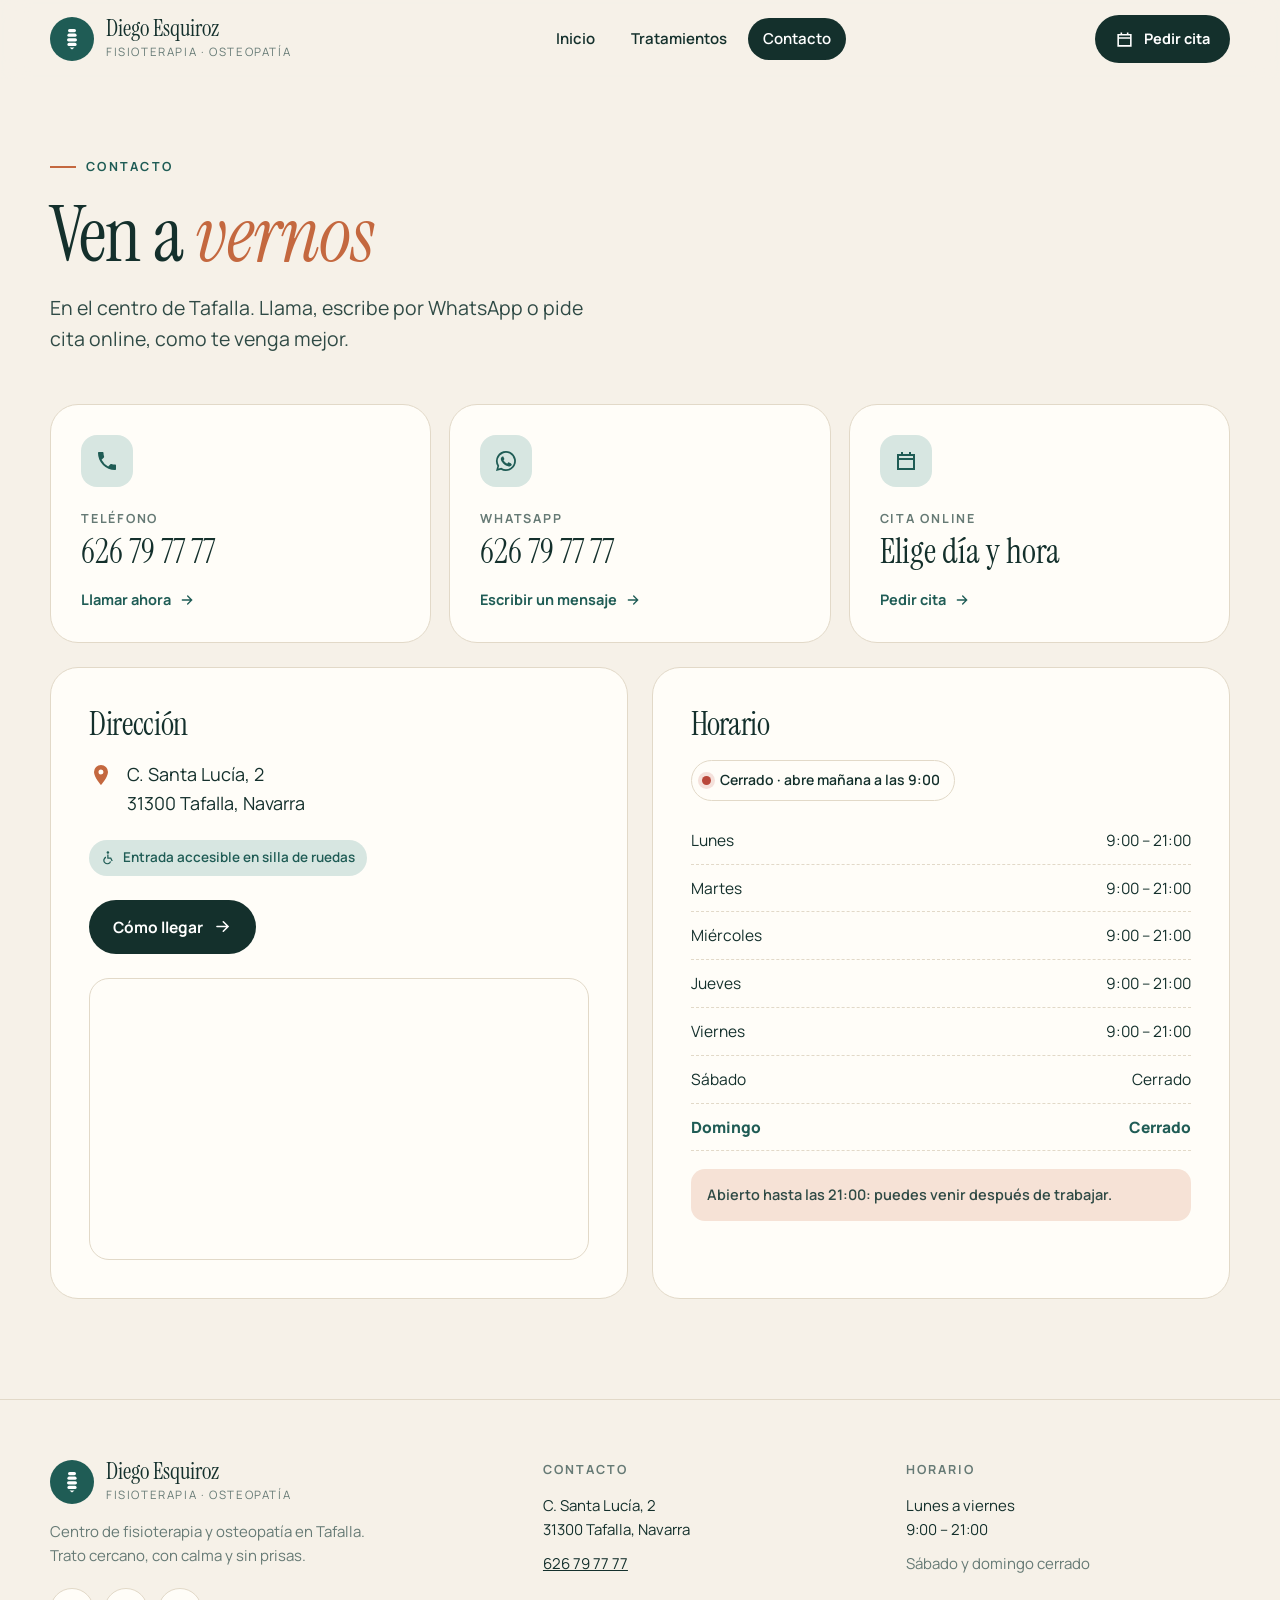
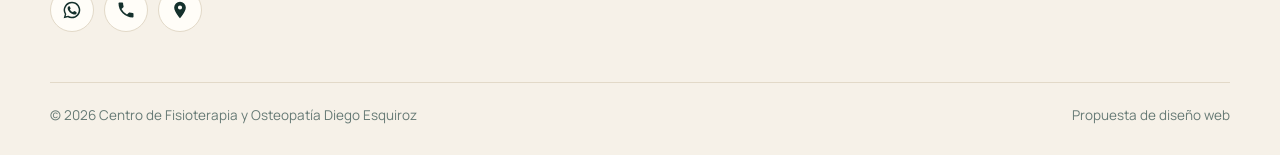
==== contacto.html @ c984b625 "Páginas separadas: inicio, tratamientos, contacto; reseñas de Google pequeñas en inicio Co-Authored-" ====
<!doctype html><html lang="es"><head><meta charset="utf-8"><meta name="viewport" content="width=device-width,initial-scale=1">
<title>Contacto · Fisioterapia Diego Esquiroz, Tafalla</title><meta name="description" content="Teléfono, WhatsApp, dirección y horario del centro de fisioterapia y osteopatía Diego Esquiroz en Tafalla.">
<meta property="og:type" content="website"><meta property="og:locale" content="es_ES"><meta property="og:title" content="Contacto · Fisioterapia Diego Esquiroz, Tafalla"><meta property="og:description" content="Teléfono, WhatsApp, dirección y horario del centro de fisioterapia y osteopatía Diego Esquiroz en Tafalla."><meta name="theme-color" content="#14302c">
<script type="application/ld+json">{"@context": "https://schema.org", "@type": "Physiotherapy", "name": "Centro de Fisioterapia y Osteopatía Diego Esquiroz", "url": "https://miiguelcamus.github.io/fisio-esquiroz/", "telephone": "+34 626 79 77 77", "address": {"@type": "PostalAddress", "streetAddress": "C. Santa Lucía, 2", "postalCode": "31300", "addressLocality": "Tafalla", "addressRegion": "Navarra", "addressCountry": "ES"}, "geo": {"@type": "GeoCoordinates", "latitude": 42.5276876, "longitude": -1.6770875}, "hasMap": "https://www.google.com/maps/search/?api=1&query=Centro+de+Fisioterapia+y+Osteopatia+Diego+Esquiroz&query_place_id=ChIJyw93ah14Wg0RY7AECHz0mJ4", "openingHoursSpecification": [{"@type": "OpeningHoursSpecification", "dayOfWeek": ["Monday", "Tuesday", "Wednesday", "Thursday", "Friday"], "opens": "09:00", "closes": "21:00"}], "aggregateRating": {"@type": "AggregateRating", "ratingValue": "4.7", "reviewCount": "23"}}</script>
<link rel="preconnect" href="https://fonts.googleapis.com"><link rel="preconnect" href="https://fonts.gstatic.com" crossorigin>
<link href="https://fonts.googleapis.com/css2?family=Instrument+Serif:ital@0;1&family=Manrope:wght@400;500;600;700;800&display=swap" rel="stylesheet">
<link rel="stylesheet" href="styles.css?v=1794505972">
<link rel="icon" href="data:image/svg+xml,%3Csvg xmlns='http://www.w3.org/2000/svg' viewBox='0 0 24 24'%3E%3Ccircle cx='12' cy='12' r='12' fill='%231f5c55'/%3E%3Cg fill='%23fff'%3E%3Crect x='9' y='4' width='6' height='2.6' rx='1.3'/%3E%3Crect x='8.5' y='8' width='7' height='2.6' rx='1.3'/%3E%3Crect x='8.2' y='12' width='7.6' height='2.6' rx='1.3'/%3E%3Crect x='8.5' y='16' width='7' height='2.6' rx='1.3'/%3E%3C/g%3E%3C/svg%3E">
</head><body>
<header class="top"><div class="wrap tin">
<a class="logo" href="index.html?v=1794505972" aria-label="Fisioterapia Diego Esquiroz, inicio"><span class="lm"><svg viewBox="0 0 24 24" aria-hidden="true"><g fill="currentColor"><rect x="8" y="2" width="8" height="3.2" rx="1.6"/><rect x="7.4" y="6.6" width="9.2" height="3.2" rx="1.6"/><rect x="7" y="11.2" width="10" height="3.2" rx="1.6"/><rect x="7.4" y="15.8" width="9.2" height="3.2" rx="1.6"/><path d="M9.5 20.4h5l-2.5 2.2z"/></g></svg></span><span><b>Diego Esquiroz</b><small>Fisioterapia · Osteopatía</small></span></a>
<nav class="nav" aria-label="Principal"><a href="index.html?v=1794505972">Inicio</a><a href="tratamientos.html?v=1794505972">Tratamientos</a><a href="contacto.html?v=1794505972" aria-current=page>Contacto</a></nav>
<a class="btn pri hcta" href="reservar.html?v=1794505972"><svg viewBox="0 0 24 24" aria-hidden="true"><path fill="none" stroke="currentColor" stroke-width="2" d="M4 6h16v14H4zM4 10h16M8 3v4M16 3v4"/></svg>Pedir cita</a>
<button class="burger" aria-label="Abrir menú" aria-expanded="false" aria-controls="mm"><i></i><i></i></button>
</div></header>
<div class="mmenu" id="mm" aria-hidden="true"><a class="ml" href="index.html?v=1794505972">Inicio</a><a class="ml" href="tratamientos.html?v=1794505972">Tratamientos</a><a class="ml" href="contacto.html?v=1794505972">Contacto</a>
<a class="btn pri" href="reservar.html?v=1794505972"><svg viewBox="0 0 24 24" aria-hidden="true"><path fill="none" stroke="currentColor" stroke-width="2" d="M4 6h16v14H4zM4 10h16M8 3v4M16 3v4"/></svg>Pedir cita</a><a class="btn gh sw wa" href="https://wa.me/34626797777" target="_blank" rel="noopener"><svg viewBox="0 0 24 24" aria-hidden="true"><path fill="currentColor" d="M12 2a10 10 0 0 0-8.6 15.1L2 22l5-1.3A10 10 0 1 0 12 2zm0 18.2c-1.5 0-3-.4-4.3-1.2l-.3-.2-3 .8.8-2.9-.2-.3A8.2 8.2 0 1 1 12 20.2zm4.5-6.1c-.2-.1-1.5-.7-1.7-.8-.2-.1-.4-.1-.6.1l-.8 1c-.1.2-.3.2-.5.1a6.7 6.7 0 0 1-3.3-2.9c-.3-.4.2-.4.7-1.4.1-.2 0-.3 0-.4l-.8-1.8c-.2-.5-.4-.4-.6-.4h-.5a1 1 0 0 0-.7.3c-.2.3-.9.9-.9 2.2s1 2.6 1.1 2.7c.1.2 1.9 2.9 4.6 4 1.7.7 2.4.8 3.2.7.5-.1 1.5-.6 1.8-1.2.2-.6.2-1.1.1-1.2l-.5-.3z"/></svg>WhatsApp</a></div>
<main><section class="ph"><div class="wrap"><p class="kick">Contacto</p><h1 style="font-size:clamp(44px,6vw,80px)">Ven a <i>vernos</i></h1><p class="lead" style="margin-top:16px">En el centro de Tafalla. Llama, escribe por WhatsApp o pide cita online, como te venga mejor.</p></div></section>
<section style="padding:20px 0 100px"><div class="wrap">
 <div class="cg">
  <a class="cc rv" href="tel:+34626797777"><span class="ci2"><svg viewBox="0 0 24 24" aria-hidden="true"><path fill="currentColor" d="M6.6 10.8a15.1 15.1 0 0 0 6.6 6.6l2.2-2.2c.3-.3.7-.4 1-.2 1.1.4 2.3.6 3.6.6.6 0 1 .4 1 1V20c0 .6-.4 1-1 1A17 17 0 0 1 3 4c0-.6.4-1 1-1h3.5c.6 0 1 .4 1 1 0 1.3.2 2.5.6 3.6.1.3 0 .7-.2 1l-2.3 2.2z"/></svg></span><small>Teléfono</small><b>626 79 77 77</b><em>Llamar ahora <svg viewBox="0 0 24 24" aria-hidden="true"><path fill="none" stroke="currentColor" stroke-width="2" stroke-linecap="round" d="M5 12h14M13 6l6 6-6 6"/></svg></em></a>
  <a class="cc rv wa" href="https://wa.me/34626797777" target="_blank" rel="noopener"><span class="ci2"><svg viewBox="0 0 24 24" aria-hidden="true"><path fill="currentColor" d="M12 2a10 10 0 0 0-8.6 15.1L2 22l5-1.3A10 10 0 1 0 12 2zm0 18.2c-1.5 0-3-.4-4.3-1.2l-.3-.2-3 .8.8-2.9-.2-.3A8.2 8.2 0 1 1 12 20.2zm4.5-6.1c-.2-.1-1.5-.7-1.7-.8-.2-.1-.4-.1-.6.1l-.8 1c-.1.2-.3.2-.5.1a6.7 6.7 0 0 1-3.3-2.9c-.3-.4.2-.4.7-1.4.1-.2 0-.3 0-.4l-.8-1.8c-.2-.5-.4-.4-.6-.4h-.5a1 1 0 0 0-.7.3c-.2.3-.9.9-.9 2.2s1 2.6 1.1 2.7c.1.2 1.9 2.9 4.6 4 1.7.7 2.4.8 3.2.7.5-.1 1.5-.6 1.8-1.2.2-.6.2-1.1.1-1.2l-.5-.3z"/></svg></span><small>WhatsApp</small><b>626 79 77 77</b><em>Escribir un mensaje <svg viewBox="0 0 24 24" aria-hidden="true"><path fill="none" stroke="currentColor" stroke-width="2" stroke-linecap="round" d="M5 12h14M13 6l6 6-6 6"/></svg></em></a>
  <a class="cc rv" href="reservar.html?v=1794505972"><span class="ci2"><svg viewBox="0 0 24 24" aria-hidden="true"><path fill="none" stroke="currentColor" stroke-width="2" d="M4 6h16v14H4zM4 10h16M8 3v4M16 3v4"/></svg></span><small>Cita online</small><b>Elige día y hora</b><em>Pedir cita <svg viewBox="0 0 24 24" aria-hidden="true"><path fill="none" stroke="currentColor" stroke-width="2" stroke-linecap="round" d="M5 12h14M13 6l6 6-6 6"/></svg></em></a>
 </div>
 <div class="vg" style="margin-top:24px">
  <div class="vc rv"><h3>Dirección</h3><p class="addr"><svg viewBox="0 0 24 24" aria-hidden="true"><path fill="currentColor" d="M12 2a7 7 0 0 0-7 7c0 5.2 7 13 7 13s7-7.8 7-13a7 7 0 0 0-7-7zm0 9.5A2.5 2.5 0 1 1 12 6.5a2.5 2.5 0 0 1 0 5z"/></svg><span>C. Santa Lucía, 2<br>31300 Tafalla, Navarra</span></p>
   <div class="chips"><span class="chip"><svg viewBox="0 0 24 24" aria-hidden="true"><g fill="currentColor"><circle cx="11" cy="4" r="2"/><path d="M10 7h2v5h4.2l2.6 5.2-1.8.9-2-4.1H10z"/><path d="M8 10.3v2.3a4.5 4.5 0 1 0 6.4 5.3l1.8.9A6.5 6.5 0 1 1 8 10.3z"/></g></svg>Entrada accesible en silla de ruedas</span></div>
   <div class="hb" style="margin-top:0"><a class="btn pri" href="https://www.google.com/maps/search/?api=1&query=Centro+de+Fisioterapia+y+Osteopatia+Diego+Esquiroz&query_place_id=ChIJyw93ah14Wg0RY7AECHz0mJ4" target="_blank" rel="noopener">Cómo llegar <svg viewBox="0 0 24 24" aria-hidden="true"><path fill="none" stroke="currentColor" stroke-width="2" stroke-linecap="round" d="M5 12h14M13 6l6 6-6 6"/></svg></a></div>
   <div class="map"><iframe title="Mapa del centro en Tafalla" loading="lazy" src="https://www.google.com/maps?q=C.+Santa+Luc%C3%ADa+2,+31300+Tafalla&output=embed"></iframe></div></div>
  <div class="vc rv"><h3>Horario</h3><p class="badge" data-open style="margin-bottom:16px"><span class="dot"></span><span>Lunes a viernes · 9:00 – 21:00</span></p>
   <ul class="hours"><li data-d="1"><span>Lunes</span><span>9:00 – 21:00</span></li><li data-d="2"><span>Martes</span><span>9:00 – 21:00</span></li><li data-d="3"><span>Miércoles</span><span>9:00 – 21:00</span></li><li data-d="4"><span>Jueves</span><span>9:00 – 21:00</span></li><li data-d="5"><span>Viernes</span><span>9:00 – 21:00</span></li><li data-d="6"><span>Sábado</span><span>Cerrado</span></li><li data-d="0"><span>Domingo</span><span>Cerrado</span></li></ul>
   <p class="hint2">Abierto hasta las 21:00: puedes venir después de trabajar.</p></div>
 </div>
</div></section>
</main>
<footer class="ft"><div class="wrap fg">
<div><a class="logo" href="index.html?v=1794505972"><span class="lm"><svg viewBox="0 0 24 24" aria-hidden="true"><g fill="currentColor"><rect x="8" y="2" width="8" height="3.2" rx="1.6"/><rect x="7.4" y="6.6" width="9.2" height="3.2" rx="1.6"/><rect x="7" y="11.2" width="10" height="3.2" rx="1.6"/><rect x="7.4" y="15.8" width="9.2" height="3.2" rx="1.6"/><path d="M9.5 20.4h5l-2.5 2.2z"/></g></svg></span><span><b>Diego Esquiroz</b><small>Fisioterapia · Osteopatía</small></span></a>
<p class="fd">Centro de fisioterapia y osteopatía en Tafalla. Trato cercano, con calma y sin prisas.</p>
<div class="soc"><a class="sw wa" href="https://wa.me/34626797777" target="_blank" rel="noopener" aria-label="WhatsApp"><svg viewBox="0 0 24 24" aria-hidden="true"><path fill="currentColor" d="M12 2a10 10 0 0 0-8.6 15.1L2 22l5-1.3A10 10 0 1 0 12 2zm0 18.2c-1.5 0-3-.4-4.3-1.2l-.3-.2-3 .8.8-2.9-.2-.3A8.2 8.2 0 1 1 12 20.2zm4.5-6.1c-.2-.1-1.5-.7-1.7-.8-.2-.1-.4-.1-.6.1l-.8 1c-.1.2-.3.2-.5.1a6.7 6.7 0 0 1-3.3-2.9c-.3-.4.2-.4.7-1.4.1-.2 0-.3 0-.4l-.8-1.8c-.2-.5-.4-.4-.6-.4h-.5a1 1 0 0 0-.7.3c-.2.3-.9.9-.9 2.2s1 2.6 1.1 2.7c.1.2 1.9 2.9 4.6 4 1.7.7 2.4.8 3.2.7.5-.1 1.5-.6 1.8-1.2.2-.6.2-1.1.1-1.2l-.5-.3z"/></svg></a><a class="sw tl" href="tel:+34626797777" aria-label="Llamar"><svg viewBox="0 0 24 24" aria-hidden="true"><path fill="currentColor" d="M6.6 10.8a15.1 15.1 0 0 0 6.6 6.6l2.2-2.2c.3-.3.7-.4 1-.2 1.1.4 2.3.6 3.6.6.6 0 1 .4 1 1V20c0 .6-.4 1-1 1A17 17 0 0 1 3 4c0-.6.4-1 1-1h3.5c.6 0 1 .4 1 1 0 1.3.2 2.5.6 3.6.1.3 0 .7-.2 1l-2.3 2.2z"/></svg></a><a class="sw mp" href="https://www.google.com/maps/search/?api=1&query=Centro+de+Fisioterapia+y+Osteopatia+Diego+Esquiroz&query_place_id=ChIJyw93ah14Wg0RY7AECHz0mJ4" target="_blank" rel="noopener" aria-label="Google Maps"><svg viewBox="0 0 24 24" aria-hidden="true"><path fill="currentColor" d="M12 2a7 7 0 0 0-7 7c0 5.2 7 13 7 13s7-7.8 7-13a7 7 0 0 0-7-7zm0 9.5A2.5 2.5 0 1 1 12 6.5a2.5 2.5 0 0 1 0 5z"/></svg></a></div></div>
<div><h4>Contacto</h4><p>C. Santa Lucía, 2<br>31300 Tafalla, Navarra</p><p style="margin-top:10px"><a href="tel:+34626797777">626 79 77 77</a></p></div>
<div><h4>Horario</h4><p>Lunes a viernes<br>9:00 – 21:00</p><p style="margin-top:10px;color:var(--mut)">Sábado y domingo cerrado</p></div>
</div><div class="wrap fb"><span>© 2026 Centro de Fisioterapia y Osteopatía Diego Esquiroz</span><span>Propuesta de diseño web</span></div></footer>
<script>window.DE_HOURS=[["9:00", "21:00"], ["9:00", "21:00"], ["9:00", "21:00"], ["9:00", "21:00"], ["9:00", "21:00"], null, null];window.DE_WA="https://wa.me/34626797777";</script>
<script src="app.js?v=1794505972"></script></body></html>
---- styles.css ----
:root{--ink:#14302c;--ink2:#2f4a45;--mut:#667a75;--bg:#f6f1e8;--bg2:#ece5d7;--card:#fffdf8;--line:#e2d9c8;--teal:#1f5c55;--teal2:#d7e6e1;--clay:#c4683f;--clay2:#f6e2d6;--wa:#25d366;--r:22px;--ease:cubic-bezier(.2,.7,.2,1)}
*{box-sizing:border-box;margin:0;padding:0}
html{scroll-behavior:smooth}
body{font-family:"Manrope",system-ui,sans-serif;color:var(--ink);background:var(--bg);line-height:1.6;font-size:16.5px;-webkit-font-smoothing:antialiased;overflow-x:hidden}
img,svg{display:block;max-width:100%}
a{color:inherit}
h1,h2,h3,.serif{font-family:"Instrument Serif",Georgia,serif;font-weight:400;letter-spacing:-.01em;line-height:1.05}
h1{font-size:clamp(46px,7.2vw,96px)}
h2{font-size:clamp(36px,4.8vw,62px)}
h3{font-size:27px;line-height:1.15}
h1 i,h2 i{color:var(--clay)}
.wrap{width:min(1180px,100% - 40px);margin-inline:auto}
.kick{display:inline-flex;align-items:center;gap:10px;font-size:12.5px;font-weight:700;letter-spacing:.18em;text-transform:uppercase;color:var(--teal);margin-bottom:18px}
.kick::before{content:"";width:26px;height:2px;background:var(--clay)}
.lead{font-size:clamp(17px,1.6vw,19.5px);color:var(--ink2);max-width:560px}
.btn{display:inline-flex;align-items:center;gap:10px;padding:15px 24px;border-radius:99px;font-weight:700;font-size:15.5px;text-decoration:none;border:0;cursor:pointer;font-family:inherit;transition:transform .25s var(--ease),background .25s,color .25s,box-shadow .25s}
.btn svg{width:19px;height:19px}
.btn:active{transform:scale(.97)}
.pri{background:var(--ink);color:#fff}
.pri:hover{background:var(--teal);transform:translateY(-2px)}
.gh{background:transparent;color:var(--ink);box-shadow:inset 0 0 0 1.5px var(--ink)}
.gh:hover{background:var(--ink);color:#fff}
.sw.wa:hover{background:var(--wa)!important;color:#fff!important;box-shadow:none}
.sw.tl:hover{background:var(--teal)!important;color:#fff!important;box-shadow:none}
.sw.mp:hover{background:#ea4335!important;color:#fff!important;box-shadow:none}
:focus-visible{outline:2px solid var(--clay);outline-offset:3px}

/* header */
.top{position:sticky;top:0;z-index:50;background:rgba(246,241,232,.82);backdrop-filter:blur(14px);border-bottom:1px solid transparent;transition:border-color .3s}
.top.sc{border-color:var(--line)}
.tin{display:flex;align-items:center;justify-content:space-between;gap:20px;height:78px}
.logo{display:flex;align-items:center;gap:12px;text-decoration:none}
.lm{width:44px;height:44px;border-radius:50%;background:var(--teal);color:#fff;display:grid;place-items:center;flex:none}
.lm svg{width:24px;height:24px}
.logo b{display:block;font-family:"Instrument Serif",serif;font-weight:400;font-size:23px;line-height:1}
.logo small{display:block;font-size:11.5px;letter-spacing:.14em;text-transform:uppercase;color:var(--mut);margin-top:3px}
.nav{display:flex;gap:6px}
.nav a{text-decoration:none;font-weight:600;font-size:15px;padding:9px 15px;border-radius:99px;transition:background .2s}
.nav a:hover{background:var(--bg2)}
.hcta{padding:12px 20px;font-size:14.5px}
.burger{display:none;width:46px;height:46px;border-radius:50%;border:0;background:var(--ink);cursor:pointer;position:relative}
.burger i{position:absolute;left:14px;right:14px;height:2px;background:#fff;transition:transform .3s var(--ease)}
.burger i:first-child{top:19px}.burger i:last-child{top:26px}
.burger[aria-expanded=true] i:first-child{transform:translateY(3.5px) rotate(45deg)}
.burger[aria-expanded=true] i:last-child{transform:translateY(-3.5px) rotate(-45deg)}
.mmenu{position:fixed;inset:78px 0 0;z-index:49;background:var(--bg);padding:30px 20px;display:flex;flex-direction:column;gap:8px;opacity:0;visibility:hidden;transform:translateY(-10px);transition:.3s var(--ease)}
.mmenu.on{opacity:1;visibility:visible;transform:none}
.mmenu a.ml{font-family:"Instrument Serif",serif;font-size:40px;text-decoration:none;padding:6px 0;border-bottom:1px solid var(--line)}
.mmenu .btn{margin-top:18px;justify-content:center}

/* hero */
.hero{padding:70px 0 60px;position:relative}
.hg{display:grid;grid-template-columns:1.15fr .85fr;gap:50px;align-items:center}
.badge{display:inline-flex;align-items:center;gap:9px;padding:8px 14px 8px 10px;border-radius:99px;background:var(--card);border:1px solid var(--line);font-size:14px;font-weight:600;margin-bottom:26px}
.badge .dot{width:9px;height:9px;border-radius:50%;background:#2fa36b;box-shadow:0 0 0 4px rgba(47,163,107,.18)}
.badge.cl .dot{background:#b9473a;box-shadow:0 0 0 4px rgba(185,71,58,.15)}
.hero h1{margin-bottom:26px}
.hero h1 span{display:block}
.hb{display:flex;flex-wrap:wrap;gap:12px;margin-top:34px}
.proof{display:flex;align-items:center;gap:16px;margin-top:38px;padding-top:26px;border-top:1px solid var(--line);max-width:520px}
.proof b{font-family:"Instrument Serif",serif;font-weight:400;font-size:48px;line-height:1}
.proof .st{display:flex;gap:2px;color:#e0a100}
.proof .st svg{width:16px;height:16px}
.proof small{display:block;color:var(--mut);font-size:14px}
.hv{position:relative;aspect-ratio:4/5;border-radius:220px 220px 28px 28px;background:var(--teal);overflow:hidden;isolation:isolate}
.hv::before{content:"";position:absolute;inset:0;background:radial-gradient(circle at 70% 18%,rgba(255,255,255,.18),transparent 45%),radial-gradient(circle at 20% 90%,rgba(196,104,63,.55),transparent 55%);z-index:-1}
.spine{position:absolute;left:50%;top:9%;bottom:9%;width:110px;transform:translateX(-50%);display:flex;flex-direction:column;justify-content:space-between;align-items:center}
.spine i{display:block;height:5.2%;border-radius:40%;background:#f6f1e8;opacity:.92;animation:vert 5s var(--ease) infinite;transform-origin:center}
.spine i:nth-child(odd){background:#e9dccb}
@keyframes vert{0%,100%{transform:translateX(0) rotate(0)}50%{transform:translateX(var(--x)) rotate(var(--r))}}
.hcard{position:absolute;left:18px;right:18px;bottom:18px;background:rgba(255,253,248,.95);backdrop-filter:blur(10px);border-radius:20px;padding:18px 20px;display:flex;gap:14px;align-items:flex-start}
.hcard q{font-family:"Instrument Serif",serif;font-size:21px;line-height:1.2;quotes:"“" "”"}
.hcard small{display:block;margin-top:6px;color:var(--mut);font-size:13px}
.hcard .qm{flex:none;width:36px;height:36px;border-radius:50%;background:var(--clay);color:#fff;display:grid;place-items:center;font:400 30px/1 "Instrument Serif",serif;padding-top:10px}
.htag{position:absolute;top:22px;right:22px;background:var(--clay);color:#fff;font-size:12px;font-weight:700;letter-spacing:.12em;text-transform:uppercase;padding:8px 13px;border-radius:99px}

/* strip */
.strip{background:var(--ink);color:#f6f1e8;padding:22px 0;overflow:hidden}
.stt{display:flex;gap:44px;width:max-content;animation:mq 34s linear infinite}
.stt span{font-family:"Instrument Serif",serif;font-size:28px;white-space:nowrap;display:flex;align-items:center;gap:44px}
.stt span::after{content:"";width:8px;height:8px;border-radius:50%;background:var(--clay)}
@keyframes mq{to{transform:translateX(-50%)}}

.sec{padding:110px 0}
.sec.alt{background:var(--bg2)}
.sh{max-width:700px;margin-bottom:54px}
.sh p{color:var(--mut);margin-top:16px;font-size:17.5px}

/* where it hurts */
.zones{display:grid;grid-template-columns:320px 1fr;gap:28px;align-items:stretch}
.zl{display:flex;flex-direction:column;gap:8px}
.zb{display:flex;align-items:center;justify-content:space-between;gap:12px;text-align:left;padding:17px 20px;border-radius:16px;border:1px solid var(--line);background:var(--card);font:600 16.5px "Manrope",sans-serif;color:var(--ink);cursor:pointer;transition:background .25s,color .25s,border-color .25s,transform .25s var(--ease)}
.zb:hover{border-color:var(--teal);transform:translateX(4px)}
.zb svg{width:18px;height:18px;opacity:.5;transition:transform .3s var(--ease)}
.zb.on{background:var(--teal);color:#fff;border-color:var(--teal)}
.zb.on svg{opacity:1;transform:translateX(3px)}
.zp{position:relative;background:var(--card);border:1px solid var(--line);border-radius:28px;padding:44px;display:flex;flex-direction:column;justify-content:space-between;min-height:400px;overflow:hidden}
.zp::after{content:"";position:absolute;right:-90px;top:-90px;width:260px;height:260px;border-radius:50%;background:var(--clay2)}
.zp>*{position:relative;z-index:1}
.zp .zt{font-size:13px;font-weight:700;letter-spacing:.16em;text-transform:uppercase;color:var(--clay)}
.zp h3{font-size:clamp(30px,3.4vw,44px);margin:12px 0 14px}
.zp p{color:var(--ink2);max-width:540px}
.zq{margin-top:30px;padding:22px 24px;border-radius:18px;background:var(--bg);border-left:3px solid var(--clay)}
.zq q{font-family:"Instrument Serif",serif;font-size:22px;line-height:1.25}
.zq small{display:block;margin-top:8px;color:var(--mut);font-size:13.5px}
.zp .btn{align-self:flex-start;margin-top:26px}
.zp.sw-in>*{animation:zin .45s var(--ease)}
@keyframes zin{from{opacity:0;transform:translateY(10px)}}

/* why */
.why{display:grid;grid-template-columns:repeat(4,1fr);gap:18px}
.wc{padding:30px 26px;border-radius:var(--r);background:var(--card);border:1px solid var(--line);transition:transform .35s var(--ease),box-shadow .35s}
.wc:hover{transform:translateY(-6px);box-shadow:0 28px 50px -34px rgba(20,48,44,.55)}
.wc .ic{width:48px;height:48px;border-radius:14px;background:var(--teal2);color:var(--teal);display:grid;place-items:center;margin-bottom:22px}
.wc .ic svg{width:24px;height:24px}
.wc h3{font-size:25px;margin-bottom:8px}
.wc p{color:var(--mut);font-size:15.5px}

/* reviews */
.rtop{display:flex;justify-content:space-between;align-items:end;gap:30px;flex-wrap:wrap;margin-bottom:46px}
.rbig{display:flex;align-items:center;gap:18px}
.rbig b{font-family:"Instrument Serif",serif;font-weight:400;font-size:84px;line-height:.9}
.rbig .st{display:flex;gap:3px;color:#e0a100}.rbig .st svg{width:20px;height:20px}
.rbig small{display:block;color:var(--mut);margin-top:4px}
.revs{columns:3 300px;column-gap:18px}
.rev{break-inside:avoid;margin:0 0 18px;padding:26px;border-radius:var(--r);background:var(--card);border:1px solid var(--line)}
.rev.d{background:var(--teal);color:#f6f1e8;border:0}
.rev blockquote{font-size:16px;margin:14px 0 16px}
.rev.d blockquote{font-family:"Instrument Serif",serif;font-size:24px;line-height:1.25}
.rev .st{display:flex;gap:2px;color:#e0a100}.rev .st svg{width:15px;height:15px}
.rev figcaption{display:flex;align-items:center;gap:10px;font-weight:700;font-size:14.5px}
.rev figcaption .av{width:34px;height:34px;border-radius:50%;background:var(--clay2);color:var(--clay);display:grid;place-items:center;font-size:14px}
.rev.d figcaption .av{background:rgba(255,255,255,.15);color:#fff}
.rev figcaption small{display:block;font-weight:500;color:var(--mut);font-size:12.5px}
.rev.d figcaption small{color:#b8cfc9}
.rl{display:flex;gap:12px;flex-wrap:wrap;margin-top:20px}

/* steps */
.steps{display:grid;grid-template-columns:repeat(3,1fr);gap:0;counter-reset:s;border-top:1px solid var(--ink)}
.steps li{list-style:none;padding:30px 30px 0 0;position:relative}
.steps li+li{padding-left:30px;border-left:1px solid var(--line)}
.steps b{font-family:"Instrument Serif",serif;font-weight:400;font-size:64px;color:var(--clay);line-height:1;display:block;margin-bottom:12px}
.steps h3{margin-bottom:8px}
.steps p{color:var(--mut)}

/* visit */
.vg{display:grid;grid-template-columns:1fr 1fr;gap:24px}
.vc{background:var(--card);border:1px solid var(--line);border-radius:28px;padding:38px}
.vc h3{font-size:32px;margin-bottom:18px}
.hours{list-style:none}
.hours li{display:flex;justify-content:space-between;padding:11px 0;border-bottom:1px dashed var(--line);font-size:15.5px}
.hours li.today{font-weight:800;color:var(--teal)}
.addr{display:flex;gap:14px;font-size:18px;margin-bottom:22px}
.addr svg{width:24px;height:24px;color:var(--clay);flex:none;margin-top:3px}
.vc .chips{display:flex;flex-wrap:wrap;gap:8px;margin:0 0 24px}
.chip{display:inline-flex;align-items:center;gap:7px;font-size:13.5px;font-weight:600;padding:7px 12px;border-radius:99px;background:var(--teal2);color:var(--teal)}
.chip svg{width:15px;height:15px}
.map{margin-top:24px;border-radius:20px;overflow:hidden;border:1px solid var(--line);aspect-ratio:16/9}
.map iframe{width:100%;height:100%;border:0;filter:grayscale(.3) sepia(.15)}

/* cta */
.cta{padding:0 0 110px}
.ci{background:var(--ink);color:#f6f1e8;border-radius:36px;padding:70px 60px;display:grid;grid-template-columns:1.3fr .7fr;gap:40px;align-items:center;position:relative;overflow:hidden}
.ci::after{content:"";position:absolute;right:-120px;bottom:-160px;width:420px;height:420px;border-radius:50%;border:60px solid rgba(196,104,63,.35)}
.ci h2{color:#fff}
.ci p{color:#b8cfc9;margin-top:14px;max-width:520px}
.cb{display:flex;flex-direction:column;gap:12px;position:relative;z-index:1}
.cb .btn{justify-content:center}
.ci .pri{background:var(--clay)}
.ci .pri:hover{background:#d4774d}
.ci .gh{color:#fff;box-shadow:inset 0 0 0 1.5px rgba(255,255,255,.5)}

/* footer */
.ft{border-top:1px solid var(--line);padding:60px 0 28px}
.fg{display:grid;grid-template-columns:1.4fr 1fr 1fr;gap:40px}
.ft h4{font-size:12.5px;letter-spacing:.16em;text-transform:uppercase;color:var(--mut);margin-bottom:14px}
.ft p,.ft a{font-size:15px}
.fd{color:var(--mut);margin:16px 0 20px;max-width:320px}
.soc{display:flex;gap:10px}
.soc a{width:44px;height:44px;border-radius:50%;display:grid;place-items:center;background:var(--card);border:1px solid var(--line);transition:background .25s,color .25s}
.soc svg{width:20px;height:20px}
.fb{display:flex;justify-content:space-between;gap:20px;flex-wrap:wrap;margin-top:50px;padding-top:22px;border-top:1px solid var(--line);font-size:13.5px;color:var(--mut)}

/* booking page */
.ph{padding:70px 0 30px}
.bk{display:grid;grid-template-columns:minmax(0,1.5fr) minmax(0,1fr);gap:28px;align-items:start}
.bs{background:var(--card);border:1px solid var(--line);border-radius:28px;padding:34px;margin-bottom:20px}
.bs h3{display:flex;align-items:center;gap:12px;margin-bottom:20px;font-size:28px}
.bs h3 b{width:34px;height:34px;border-radius:50%;background:var(--teal);color:#fff;display:grid;place-items:center;font:700 15px "Manrope"}
.opts{display:grid;grid-template-columns:repeat(auto-fill,minmax(148px,1fr));gap:10px}
.opt{padding:16px 18px;border-radius:16px;border:1.5px solid var(--line);background:var(--bg);text-align:left;font:600 15.5px "Manrope";color:var(--ink);cursor:pointer;transition:.2s}
.opt small{display:block;font-weight:500;color:var(--mut);font-size:13px;margin-top:3px}
.opt:hover{border-color:var(--teal)}
.opt.on{border-color:var(--teal);background:var(--teal2)}
.days{display:flex;gap:8px;overflow-x:auto;padding-bottom:6px;scrollbar-width:thin}
.days button{flex:none;width:70px;padding:12px 0;border-radius:16px;border:1.5px solid var(--line);background:var(--bg);cursor:pointer;font-family:inherit;color:var(--ink);transition:.2s}
.days button small{display:block;font-size:12px;color:var(--mut);text-transform:uppercase;letter-spacing:.06em}
.days button b{display:block;font:400 28px/1.1 "Instrument Serif",serif}
.days button:disabled{opacity:.35;cursor:not-allowed}
.days button.on{background:var(--ink);border-color:var(--ink);color:#fff}
.days button.on small{color:#b8cfc9}
.slots{display:grid;grid-template-columns:repeat(auto-fill,minmax(84px,1fr));gap:8px;margin-top:18px}
.slots button{padding:11px 0;border-radius:12px;border:1.5px solid var(--line);background:var(--bg);font:700 15px "Manrope";color:var(--ink);cursor:pointer;transition:.2s}
.slots button:hover{border-color:var(--teal)}
.slots button.on{background:var(--teal);border-color:var(--teal);color:#fff}
.slots .empty{grid-column:1/-1;color:var(--mut);font-size:15px}
.ff{display:grid;grid-template-columns:1fr 1fr;gap:14px}
.ff label{display:flex;flex-direction:column;gap:6px;font-weight:600;font-size:14px}
.ff label.full{grid-column:1/-1}
.ff input,.ff textarea{font:inherit;font-weight:500;padding:13px 15px;border-radius:14px;border:1.5px solid var(--line);background:var(--bg);color:var(--ink);min-width:0}
.ff input:focus,.ff textarea:focus{outline:0;border-color:var(--teal)}
.sum{position:sticky;top:100px;background:var(--ink);color:#f6f1e8;border-radius:28px;padding:32px}
.sum h3{font-size:30px;margin-bottom:18px;color:#fff}
.sum dl{display:grid;gap:12px;margin-bottom:24px}
.sum dt{font-size:12px;letter-spacing:.14em;text-transform:uppercase;color:#8fb0a9}
.sum dd{font-size:17px;font-weight:600}
.sum .btn{width:100%;justify-content:center;background:var(--wa);color:#fff}
.sum .btn:disabled{opacity:.4;cursor:not-allowed}
.sum p{font-size:13.5px;color:#a9c2bc;margin-top:14px}

.rv{opacity:0;transform:translateY(24px);transition:opacity .8s var(--ease),transform .8s var(--ease)}
.rv.in{opacity:1;transform:none}

@media(max-width:1000px){
.nav,.hcta{display:none}.burger{display:block}
.hg,.zones,.vg,.ci,.bk{grid-template-columns:1fr}
.hv{max-width:440px;width:100%;justify-self:center}
.why{grid-template-columns:1fr 1fr}
.zl{flex-direction:row;flex-wrap:wrap}.zb{flex:1 1 200px}
.sum{position:static}
}
@media(max-width:640px){
body{font-size:16px}
.wrap{width:calc(100% - 32px)}
.hero{padding:40px 0 40px}
.sec{padding:76px 0}
.why,.steps,.ff{grid-template-columns:1fr}
.steps li+li{padding-left:0;border-left:0;border-top:1px solid var(--line)}
.steps li{padding:24px 0}
.zp{padding:28px 22px;min-height:0}
.zb{flex:1 1 140px;padding:14px 16px;font-size:15px}
.ci{padding:44px 26px;border-radius:28px}
.vc,.bs{padding:26px 20px}
.fg{grid-template-columns:1fr}
.rbig b{font-size:66px}
.hcard q{font-size:18.5px}
.btn{padding:14px 20px}
}
@media(prefers-reduced-motion:reduce){*,*::before,*::after{animation:none!important;transition:none!important}.rv{opacity:1;transform:none}}
.bk>*{min-width:0}
/* v2 */
.hchip{position:absolute;top:26%;left:-18px;display:flex;align-items:center;gap:12px;background:var(--card);border-radius:18px;padding:12px 18px 12px 12px;box-shadow:0 22px 40px -24px rgba(20,48,44,.6);animation:fl 6s ease-in-out infinite;z-index:2}
.hchip>svg{width:40px;height:40px;padding:9px;border-radius:12px;background:var(--clay2);color:var(--clay)}
.hchip b{display:block;font-size:15px}.hchip small{display:block;font-size:12.5px;color:var(--mut)}
@keyframes fl{50%{transform:translateY(-8px)}}
.hv{overflow:visible}.hv::before{border-radius:inherit;overflow:hidden}
.hvin{position:absolute;inset:0;border-radius:inherit;overflow:hidden}
.facts{padding:56px 0 0}
.fgd{display:grid;grid-template-columns:repeat(4,1fr);border:1px solid var(--line);border-radius:28px;background:var(--card)}
.fc{padding:28px 28px;display:flex;flex-direction:column;gap:6px}
.fc+.fc{border-left:1px solid var(--line)}
.fc b{font-family:"Instrument Serif",serif;font-weight:400;font-size:52px;line-height:1;color:var(--teal)}
.fc b sup{font-size:24px;color:#e0a100;vertical-align:top;margin-left:2px}
.fc b svg{width:46px;height:46px;color:var(--teal)}
.fc span{color:var(--mut);font-size:15px}
.fq{display:grid;grid-template-columns:.8fr 1.2fr;gap:56px;align-items:start}
.fq a{color:var(--teal);font-weight:700}
.faq{display:grid;gap:10px}
.faq details{background:var(--card);border:1px solid var(--line);border-radius:18px;transition:box-shadow .3s}
.faq details[open]{box-shadow:0 18px 40px -30px rgba(20,48,44,.5)}
.faq summary{list-style:none;cursor:pointer;display:flex;justify-content:space-between;align-items:center;gap:16px;padding:20px 24px;font-weight:700;font-size:16.5px}
.faq summary::-webkit-details-marker{display:none}
.faq summary i{flex:none;position:relative;width:30px;height:30px;border-radius:50%;background:var(--teal2)}
.faq summary i::before,.faq summary i::after{content:"";position:absolute;left:50%;top:50%;width:12px;height:2px;margin:-1px 0 0 -6px;background:var(--teal);border-radius:2px;transition:transform .3s var(--ease)}
.faq summary i::after{transform:rotate(90deg)}
.faq details[open] summary i::after{transform:rotate(0)}
.faq details p{padding:0 24px 22px;color:var(--ink2)}
.faq summary:focus-visible{border-radius:18px}
@media(max-width:1000px){.fgd{grid-template-columns:1fr 1fr}.fc:nth-child(3){border-left:0}.fc:nth-child(n+3){border-top:1px solid var(--line)}.fq{grid-template-columns:1fr;gap:30px}.hchip{left:-8px}}
@media(max-width:640px){.fc{padding:20px 18px}.fc b{font-size:40px}.fc span{font-size:13.5px}.faq summary{padding:18px;font-size:15.5px}.faq details p{padding:0 18px 18px}.hchip{top:18%;left:-6px;padding:9px 14px 9px 9px}.hchip>svg{width:34px;height:34px;padding:7px}}
section[id]{scroll-margin-top:84px}
/* v3: reseñas pequeñas + contacto */
.gr{padding-top:0}
.grb{display:grid;grid-template-columns:auto 1fr;gap:20px 40px;align-items:center;background:var(--card);border:1px solid var(--line);border-radius:28px;padding:32px 36px}
.grh{display:flex;align-items:center;gap:16px;padding-right:36px;border-right:1px solid var(--line);align-self:stretch}
.grh .gl{width:40px;height:40px}
.grh b{display:block;font-family:"Instrument Serif",serif;font-weight:400;font-size:52px;line-height:1}
.grh .st{display:flex;gap:2px;color:#e0a100}.grh .st svg{width:15px;height:15px}
.grh small{display:block;color:var(--mut);font-size:13.5px;margin-top:3px}
.grl{display:grid;grid-template-columns:repeat(3,1fr);gap:22px}
.grc{margin:0}
.grc blockquote{font-size:14.5px;color:var(--ink2);line-height:1.55}
.grc figcaption{display:flex;align-items:center;gap:8px;margin-top:10px;font-weight:700;font-size:13.5px}
.grc .st{display:flex;gap:1px;color:#e0a100}.grc .st svg{width:12px;height:12px}
.grf{grid-column:1/-1;display:flex;justify-content:flex-end;border-top:1px solid var(--line);padding-top:18px}
.grf .btn{padding:11px 18px;font-size:14.5px}
.cg{display:grid;grid-template-columns:repeat(3,1fr);gap:18px}
.cc{display:flex;flex-direction:column;gap:4px;padding:30px;border-radius:28px;background:var(--card);border:1px solid var(--line);text-decoration:none;transition:transform .35s var(--ease),background .3s,color .3s,border-color .3s}
.cc .ci2{width:52px;height:52px;border-radius:16px;background:var(--teal2);color:var(--teal);display:grid;place-items:center;margin-bottom:18px;transition:background .3s,color .3s}
.cc .ci2 svg{width:24px;height:24px}
.cc small{font-size:12.5px;letter-spacing:.14em;text-transform:uppercase;color:var(--mut);font-weight:700;transition:color .3s}
.cc b{font-family:"Instrument Serif",serif;font-weight:400;font-size:34px;line-height:1.1}
.cc em{font-style:normal;font-weight:700;font-size:14.5px;display:inline-flex;align-items:center;gap:8px;margin-top:14px;color:var(--teal);transition:color .3s}
.cc em svg{width:16px;height:16px}
.cc:hover{transform:translateY(-5px);background:var(--teal);border-color:var(--teal);color:#fff}
.cc.wa:hover{background:var(--wa);border-color:var(--wa)}
.cc:hover .ci2{background:rgba(255,255,255,.18);color:#fff}
.cc:hover small,.cc:hover em{color:#fff}
.hint2{margin-top:18px;padding:14px 16px;border-radius:14px;background:var(--clay2);color:var(--ink2);font-size:14.5px;font-weight:600}
.nav a[aria-current=page]{background:var(--ink);color:#fff}
@media(max-width:1000px){.grb{grid-template-columns:1fr}.grh{border-right:0;padding-right:0;border-bottom:1px solid var(--line);padding-bottom:18px}.cg{grid-template-columns:1fr}}
@media(max-width:640px){.grb{padding:24px 20px}.grl{grid-template-columns:1fr;gap:18px}.grf{justify-content:flex-start}.cc{padding:24px}.cc b{font-size:30px}}
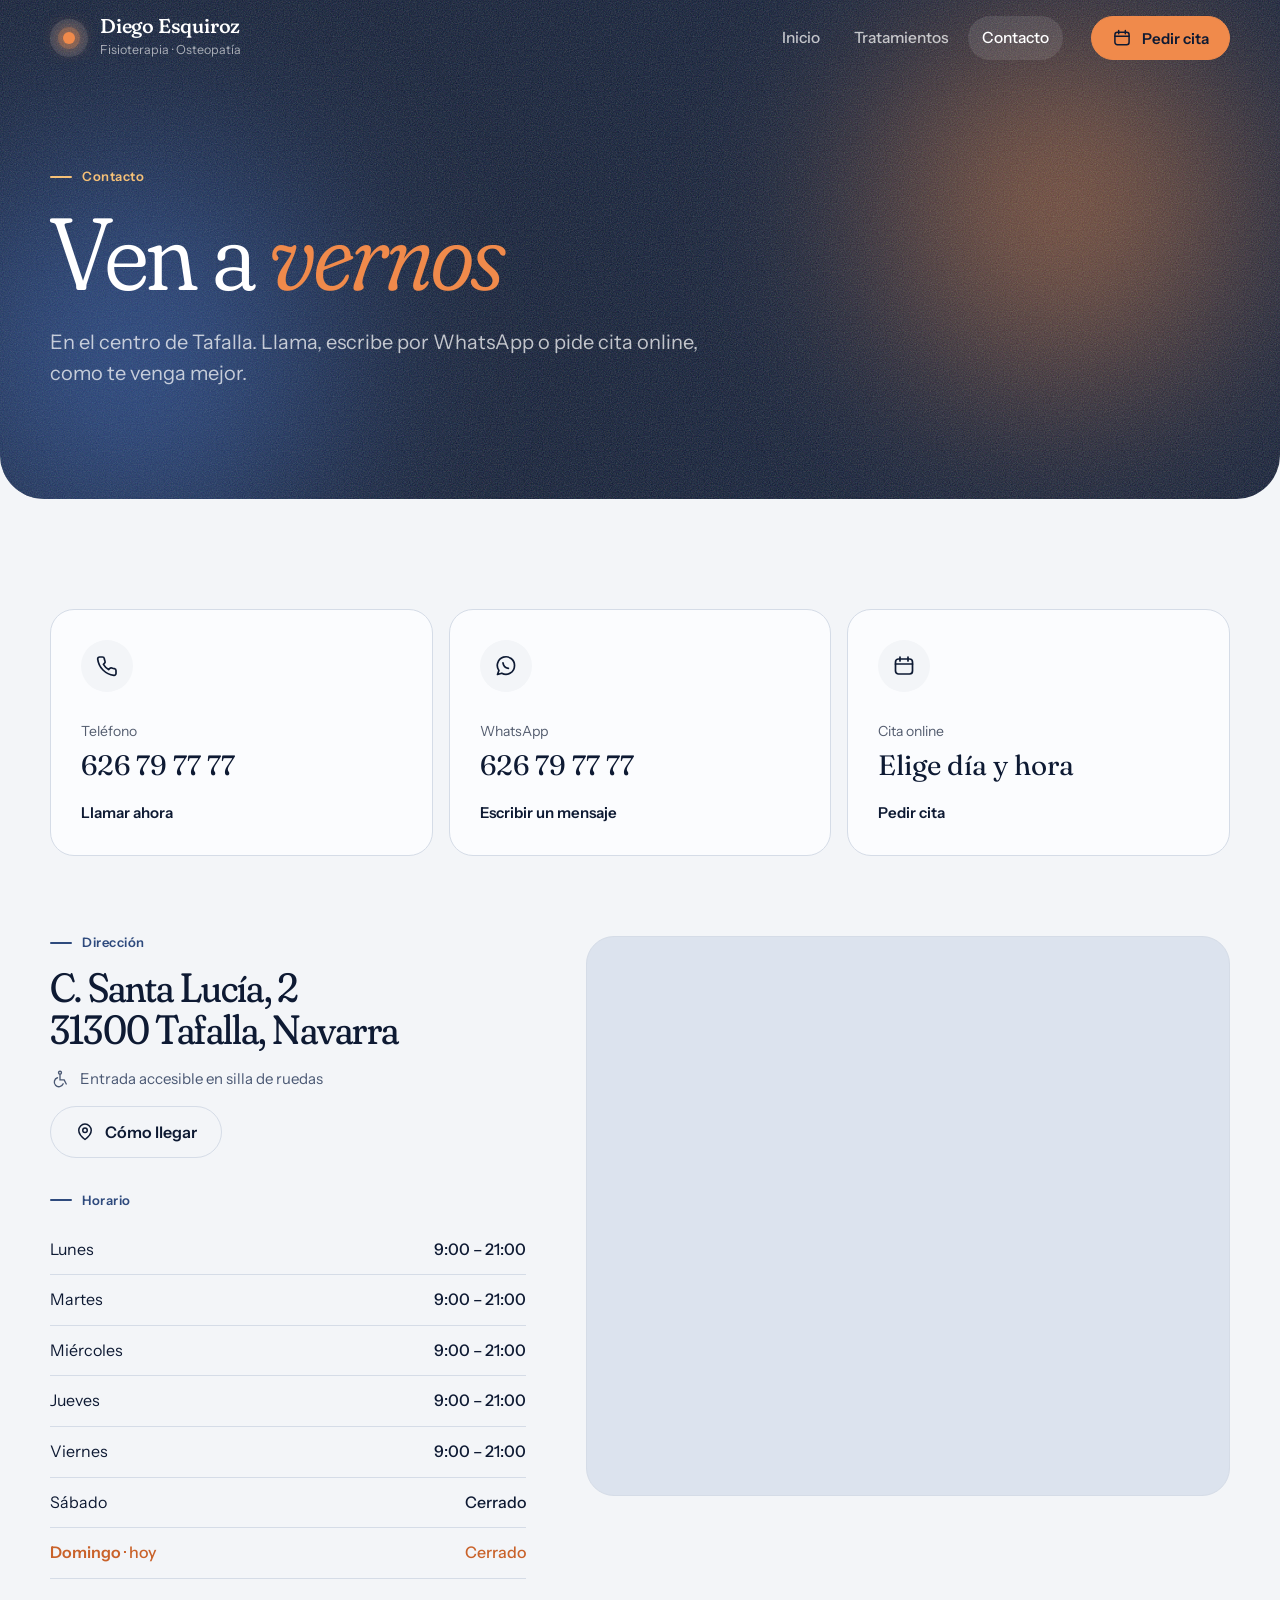
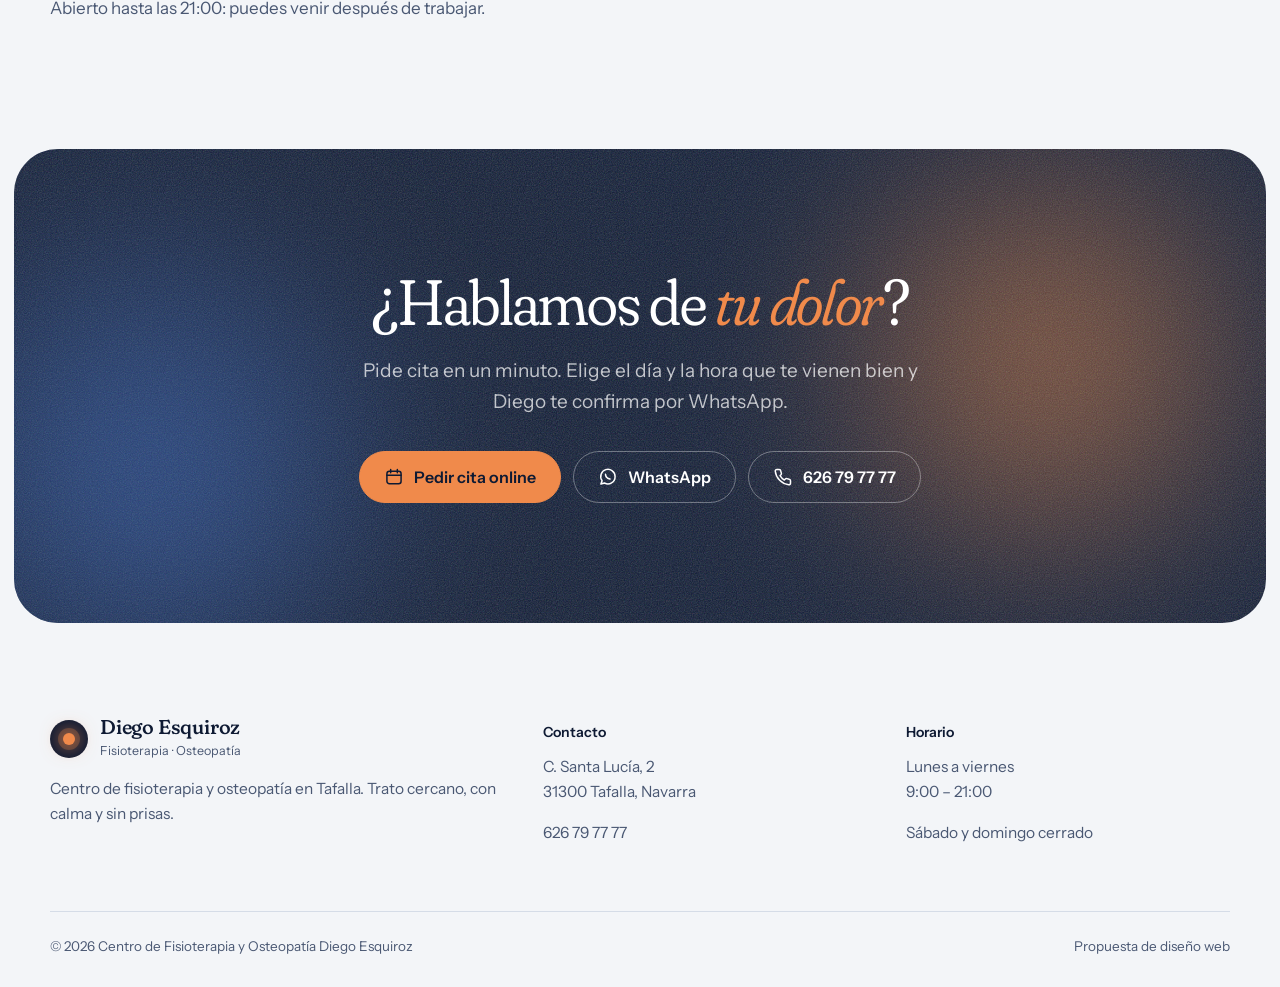
==== commit b0b55d2c: "Rediseño visual completo: mapa del dolor, auras y nueva tipografía Co-Authored-By: Claude Opus 5.5 <" ====
--- a/contacto.html
+++ b/contacto.html
@@ -1,44 +1,51 @@
 <!doctype html><html lang="es"><head><meta charset="utf-8"><meta name="viewport" content="width=device-width,initial-scale=1">
-<title>Contacto · Fisioterapia Diego Esquiroz, Tafalla</title><meta name="description" content="Teléfono, WhatsApp, dirección y horario del centro de fisioterapia y osteopatía Diego Esquiroz en Tafalla.">
-<meta property="og:type" content="website"><meta property="og:locale" content="es_ES"><meta property="og:title" content="Contacto · Fisioterapia Diego Esquiroz, Tafalla"><meta property="og:description" content="Teléfono, WhatsApp, dirección y horario del centro de fisioterapia y osteopatía Diego Esquiroz en Tafalla."><meta name="theme-color" content="#14302c">
-<script type="application/ld+json">{"@context": "https://schema.org", "@type": "Physiotherapy", "name": "Centro de Fisioterapia y Osteopatía Diego Esquiroz", "url": "https://miiguelcamus.github.io/fisio-esquiroz/", "telephone": "+34 626 79 77 77", "address": {"@type": "PostalAddress", "streetAddress": "C. Santa Lucía, 2", "postalCode": "31300", "addressLocality": "Tafalla", "addressRegion": "Navarra", "addressCountry": "ES"}, "geo": {"@type": "GeoCoordinates", "latitude": 42.5276876, "longitude": -1.6770875}, "hasMap": "https://www.google.com/maps/search/?api=1&query=Centro+de+Fisioterapia+y+Osteopatia+Diego+Esquiroz&query_place_id=ChIJyw93ah14Wg0RY7AECHz0mJ4", "openingHoursSpecification": [{"@type": "OpeningHoursSpecification", "dayOfWeek": ["Monday", "Tuesday", "Wednesday", "Thursday", "Friday"], "opens": "09:00", "closes": "21:00"}], "aggregateRating": {"@type": "AggregateRating", "ratingValue": "4.7", "reviewCount": "23"}}</script>
+<title>Contacto &middot; Fisioterapia Diego Esquiroz, Tafalla</title><meta name="description" content="C. Santa Luc&iacute;a, 2, Tafalla. Tel&eacute;fono y WhatsApp 626 79 77 77. Lunes a viernes de 9:00 a 21:00."><meta name="theme-color" content="#0E1A33">
+<meta property="og:title" content="Contacto &middot; Fisioterapia Diego Esquiroz, Tafalla"><meta property="og:description" content="C. Santa Luc&iacute;a, 2, Tafalla. Tel&eacute;fono y WhatsApp 626 79 77 77. Lunes a viernes de 9:00 a 21:00.">
 <link rel="preconnect" href="https://fonts.googleapis.com"><link rel="preconnect" href="https://fonts.gstatic.com" crossorigin>
-<link href="https://fonts.googleapis.com/css2?family=Instrument+Serif:ital@0;1&family=Manrope:wght@400;500;600;700;800&display=swap" rel="stylesheet">
-<link rel="stylesheet" href="styles.css?v=1794505972">
-<link rel="icon" href="data:image/svg+xml,%3Csvg xmlns='http://www.w3.org/2000/svg' viewBox='0 0 24 24'%3E%3Ccircle cx='12' cy='12' r='12' fill='%231f5c55'/%3E%3Cg fill='%23fff'%3E%3Crect x='9' y='4' width='6' height='2.6' rx='1.3'/%3E%3Crect x='8.5' y='8' width='7' height='2.6' rx='1.3'/%3E%3Crect x='8.2' y='12' width='7.6' height='2.6' rx='1.3'/%3E%3Crect x='8.5' y='16' width='7' height='2.6' rx='1.3'/%3E%3C/g%3E%3C/svg%3E">
+<link href="https://fonts.googleapis.com/css2?family=Fraunces:opsz,wght,SOFT@9..144,300..700,0..100&family=Instrument+Sans:wght@400..700&display=swap" rel="stylesheet"><link rel="stylesheet" href="styles.css?v=30">
+<link rel="icon" href="data:image/svg+xml,%3Csvg xmlns='http://www.w3.org/2000/svg' viewBox='0 0 32 32'%3E%3Ccircle cx='16' cy='16' r='16' fill='%230E1A33'/%3E%3Ccircle cx='16' cy='16' r='6' fill='%23F08A4B'/%3E%3C/svg%3E">
 </head><body>
 <header class="top"><div class="wrap tin">
-<a class="logo" href="index.html?v=1794505972" aria-label="Fisioterapia Diego Esquiroz, inicio"><span class="lm"><svg viewBox="0 0 24 24" aria-hidden="true"><g fill="currentColor"><rect x="8" y="2" width="8" height="3.2" rx="1.6"/><rect x="7.4" y="6.6" width="9.2" height="3.2" rx="1.6"/><rect x="7" y="11.2" width="10" height="3.2" rx="1.6"/><rect x="7.4" y="15.8" width="9.2" height="3.2" rx="1.6"/><path d="M9.5 20.4h5l-2.5 2.2z"/></g></svg></span><span><b>Diego Esquiroz</b><small>Fisioterapia · Osteopatía</small></span></a>
-<nav class="nav" aria-label="Principal"><a href="index.html?v=1794505972">Inicio</a><a href="tratamientos.html?v=1794505972">Tratamientos</a><a href="contacto.html?v=1794505972" aria-current=page>Contacto</a></nav>
-<a class="btn pri hcta" href="reservar.html?v=1794505972"><svg viewBox="0 0 24 24" aria-hidden="true"><path fill="none" stroke="currentColor" stroke-width="2" d="M4 6h16v14H4zM4 10h16M8 3v4M16 3v4"/></svg>Pedir cita</a>
-<button class="burger" aria-label="Abrir menú" aria-expanded="false" aria-controls="mm"><i></i><i></i></button>
+ <a class="logo" href="index.html?v=30"><span class="lm"><i></i></span><span><b>Diego Esquiroz</b><small>Fisioterapia &middot; Osteopat&iacute;a</small></span></a>
+ <nav class="nav" aria-label="Principal"><a href="index.html?v=30">Inicio</a><a href="tratamientos.html?v=30">Tratamientos</a><a href="contacto.html?v=30" class="on" aria-current="page">Contacto</a></nav>
+ <a class="btn pri hcta" href="reservar.html?v=30"><svg viewBox="0 0 24 24"><rect x="3.5" y="5" width="17" height="15" rx="3"/><path d="M8 3v4M16 3v4M3.5 10h17"/></svg> Pedir cita</a>
+ <button class="burger" aria-label="Abrir men&uacute;" aria-expanded="false"><i></i><i></i></button>
 </div></header>
-<div class="mmenu" id="mm" aria-hidden="true"><a class="ml" href="index.html?v=1794505972">Inicio</a><a class="ml" href="tratamientos.html?v=1794505972">Tratamientos</a><a class="ml" href="contacto.html?v=1794505972">Contacto</a>
-<a class="btn pri" href="reservar.html?v=1794505972"><svg viewBox="0 0 24 24" aria-hidden="true"><path fill="none" stroke="currentColor" stroke-width="2" d="M4 6h16v14H4zM4 10h16M8 3v4M16 3v4"/></svg>Pedir cita</a><a class="btn gh sw wa" href="https://wa.me/34626797777" target="_blank" rel="noopener"><svg viewBox="0 0 24 24" aria-hidden="true"><path fill="currentColor" d="M12 2a10 10 0 0 0-8.6 15.1L2 22l5-1.3A10 10 0 1 0 12 2zm0 18.2c-1.5 0-3-.4-4.3-1.2l-.3-.2-3 .8.8-2.9-.2-.3A8.2 8.2 0 1 1 12 20.2zm4.5-6.1c-.2-.1-1.5-.7-1.7-.8-.2-.1-.4-.1-.6.1l-.8 1c-.1.2-.3.2-.5.1a6.7 6.7 0 0 1-3.3-2.9c-.3-.4.2-.4.7-1.4.1-.2 0-.3 0-.4l-.8-1.8c-.2-.5-.4-.4-.6-.4h-.5a1 1 0 0 0-.7.3c-.2.3-.9.9-.9 2.2s1 2.6 1.1 2.7c.1.2 1.9 2.9 4.6 4 1.7.7 2.4.8 3.2.7.5-.1 1.5-.6 1.8-1.2.2-.6.2-1.1.1-1.2l-.5-.3z"/></svg>WhatsApp</a></div>
-<main><section class="ph"><div class="wrap"><p class="kick">Contacto</p><h1 style="font-size:clamp(44px,6vw,80px)">Ven a <i>vernos</i></h1><p class="lead" style="margin-top:16px">En el centro de Tafalla. Llama, escribe por WhatsApp o pide cita online, como te venga mejor.</p></div></section>
-<section style="padding:20px 0 100px"><div class="wrap">
- <div class="cg">
-  <a class="cc rv" href="tel:+34626797777"><span class="ci2"><svg viewBox="0 0 24 24" aria-hidden="true"><path fill="currentColor" d="M6.6 10.8a15.1 15.1 0 0 0 6.6 6.6l2.2-2.2c.3-.3.7-.4 1-.2 1.1.4 2.3.6 3.6.6.6 0 1 .4 1 1V20c0 .6-.4 1-1 1A17 17 0 0 1 3 4c0-.6.4-1 1-1h3.5c.6 0 1 .4 1 1 0 1.3.2 2.5.6 3.6.1.3 0 .7-.2 1l-2.3 2.2z"/></svg></span><small>Teléfono</small><b>626 79 77 77</b><em>Llamar ahora <svg viewBox="0 0 24 24" aria-hidden="true"><path fill="none" stroke="currentColor" stroke-width="2" stroke-linecap="round" d="M5 12h14M13 6l6 6-6 6"/></svg></em></a>
-  <a class="cc rv wa" href="https://wa.me/34626797777" target="_blank" rel="noopener"><span class="ci2"><svg viewBox="0 0 24 24" aria-hidden="true"><path fill="currentColor" d="M12 2a10 10 0 0 0-8.6 15.1L2 22l5-1.3A10 10 0 1 0 12 2zm0 18.2c-1.5 0-3-.4-4.3-1.2l-.3-.2-3 .8.8-2.9-.2-.3A8.2 8.2 0 1 1 12 20.2zm4.5-6.1c-.2-.1-1.5-.7-1.7-.8-.2-.1-.4-.1-.6.1l-.8 1c-.1.2-.3.2-.5.1a6.7 6.7 0 0 1-3.3-2.9c-.3-.4.2-.4.7-1.4.1-.2 0-.3 0-.4l-.8-1.8c-.2-.5-.4-.4-.6-.4h-.5a1 1 0 0 0-.7.3c-.2.3-.9.9-.9 2.2s1 2.6 1.1 2.7c.1.2 1.9 2.9 4.6 4 1.7.7 2.4.8 3.2.7.5-.1 1.5-.6 1.8-1.2.2-.6.2-1.1.1-1.2l-.5-.3z"/></svg></span><small>WhatsApp</small><b>626 79 77 77</b><em>Escribir un mensaje <svg viewBox="0 0 24 24" aria-hidden="true"><path fill="none" stroke="currentColor" stroke-width="2" stroke-linecap="round" d="M5 12h14M13 6l6 6-6 6"/></svg></em></a>
-  <a class="cc rv" href="reservar.html?v=1794505972"><span class="ci2"><svg viewBox="0 0 24 24" aria-hidden="true"><path fill="none" stroke="currentColor" stroke-width="2" d="M4 6h16v14H4zM4 10h16M8 3v4M16 3v4"/></svg></span><small>Cita online</small><b>Elige día y hora</b><em>Pedir cita <svg viewBox="0 0 24 24" aria-hidden="true"><path fill="none" stroke="currentColor" stroke-width="2" stroke-linecap="round" d="M5 12h14M13 6l6 6-6 6"/></svg></em></a>
+<div class="mmenu" aria-hidden="true"><a class="ml" href="index.html?v=30">Inicio</a><a class="ml" href="tratamientos.html?v=30">Tratamientos</a><a class="ml" href="contacto.html?v=30">Contacto</a><a class="btn pri" href="reservar.html?v=30">Pedir cita</a><a class="btn gh sw wa" href="https://wa.me/34626797777" target="_blank" rel="noopener">WhatsApp</a></div>
+<main><section class="ph"><div class="aura" aria-hidden="true"><i></i><i></i></div><div class="wrap">
+ <p class="kick rv">Contacto</p><h1 class="rv">Ven a <em>vernos</em></h1><p class="lead rv">En el centro de Tafalla. Llama, escribe por WhatsApp o pide cita online, como te venga mejor.</p></div></section>
+<section class="sec"><div class="wrap">
+ <div class="cc">
+  <a class="ct sw tl rv" href="tel:+34626797777"><i><svg viewBox="0 0 24 24"><path d="M21 16.6v2.8a1.9 1.9 0 0 1-2.1 1.9A18.6 18.6 0 0 1 2.7 5.1 1.9 1.9 0 0 1 4.6 3h2.8a1.9 1.9 0 0 1 1.9 1.6c.1.9.4 1.8.7 2.6a1.9 1.9 0 0 1-.4 2L8.4 10.4a15 15 0 0 0 5.2 5.2l1.2-1.2a1.9 1.9 0 0 1 2-.4c.8.3 1.7.6 2.6.7a1.9 1.9 0 0 1 1.6 1.9z"/></svg></i><span>Tel&eacute;fono</span><b>626 79 77 77</b><em>Llamar ahora</em></a>
+  <a class="ct sw wa rv" href="https://wa.me/34626797777" target="_blank" rel="noopener"><i><svg viewBox="0 0 24 24"><path d="M20.5 11.6a8.6 8.6 0 0 1-12.7 7.6L3.5 20.5l1.4-4.1A8.6 8.6 0 1 1 20.5 11.6z"/><path d="M9 8.8c.3 2.8 2.6 5.1 5.4 5.6"/></svg></i><span>WhatsApp</span><b>626 79 77 77</b><em>Escribir un mensaje</em></a>
+  <a class="ct sw cl rv" href="reservar.html?v=30"><i><svg viewBox="0 0 24 24"><rect x="3.5" y="5" width="17" height="15" rx="3"/><path d="M8 3v4M16 3v4M3.5 10h17"/></svg></i><span>Cita online</span><b>Elige d&iacute;a y hora</b><em>Pedir cita</em></a>
  </div>
- <div class="vg" style="margin-top:24px">
-  <div class="vc rv"><h3>Dirección</h3><p class="addr"><svg viewBox="0 0 24 24" aria-hidden="true"><path fill="currentColor" d="M12 2a7 7 0 0 0-7 7c0 5.2 7 13 7 13s7-7.8 7-13a7 7 0 0 0-7-7zm0 9.5A2.5 2.5 0 1 1 12 6.5a2.5 2.5 0 0 1 0 5z"/></svg><span>C. Santa Lucía, 2<br>31300 Tafalla, Navarra</span></p>
-   <div class="chips"><span class="chip"><svg viewBox="0 0 24 24" aria-hidden="true"><g fill="currentColor"><circle cx="11" cy="4" r="2"/><path d="M10 7h2v5h4.2l2.6 5.2-1.8.9-2-4.1H10z"/><path d="M8 10.3v2.3a4.5 4.5 0 1 0 6.4 5.3l1.8.9A6.5 6.5 0 1 1 8 10.3z"/></g></svg>Entrada accesible en silla de ruedas</span></div>
-   <div class="hb" style="margin-top:0"><a class="btn pri" href="https://www.google.com/maps/search/?api=1&query=Centro+de+Fisioterapia+y+Osteopatia+Diego+Esquiroz&query_place_id=ChIJyw93ah14Wg0RY7AECHz0mJ4" target="_blank" rel="noopener">Cómo llegar <svg viewBox="0 0 24 24" aria-hidden="true"><path fill="none" stroke="currentColor" stroke-width="2" stroke-linecap="round" d="M5 12h14M13 6l6 6-6 6"/></svg></a></div>
-   <div class="map"><iframe title="Mapa del centro en Tafalla" loading="lazy" src="https://www.google.com/maps?q=C.+Santa+Luc%C3%ADa+2,+31300+Tafalla&output=embed"></iframe></div></div>
-  <div class="vc rv"><h3>Horario</h3><p class="badge" data-open style="margin-bottom:16px"><span class="dot"></span><span>Lunes a viernes · 9:00 – 21:00</span></p>
-   <ul class="hours"><li data-d="1"><span>Lunes</span><span>9:00 – 21:00</span></li><li data-d="2"><span>Martes</span><span>9:00 – 21:00</span></li><li data-d="3"><span>Miércoles</span><span>9:00 – 21:00</span></li><li data-d="4"><span>Jueves</span><span>9:00 – 21:00</span></li><li data-d="5"><span>Viernes</span><span>9:00 – 21:00</span></li><li data-d="6"><span>Sábado</span><span>Cerrado</span></li><li data-d="0"><span>Domingo</span><span>Cerrado</span></li></ul>
-   <p class="hint2">Abierto hasta las 21:00: puedes venir después de trabajar.</p></div>
+ <div class="dg2">
+  <div class="rv">
+   <p class="kick">Direcci&oacute;n</p><h3 class="dir">C. Santa Luc&iacute;a, 2<br>31300 Tafalla, Navarra</h3>
+   <p class="mu ico-l"><svg viewBox="0 0 24 24"><circle cx="12" cy="4.5" r="1.8"/><path d="M12 7v6h5l2.5 5M9 10.5a5.5 5.5 0 1 0 6.8 7.2"/></svg> Entrada accesible en silla de ruedas</p>
+   <a class="btn gh sw mp" href="https://maps.google.com/?q=Centro+de+Fisioterapia+y+Osteopatia+Diego+Esquiroz+Tafalla" target="_blank" rel="noopener"><svg viewBox="0 0 24 24"><path d="M19.5 10c0 5.6-7.5 11-7.5 11S4.5 15.6 4.5 10a7.5 7.5 0 0 1 15 0z"/><circle cx="12" cy="10" r="2.7"/></svg> C&oacute;mo llegar</a>
+   <p class="kick" style="margin-top:36px">Horario</p>
+   <ul class="hours"><li data-d="1"><span>Lunes</span><b>9:00 &ndash; 21:00</b></li><li data-d="2"><span>Martes</span><b>9:00 &ndash; 21:00</b></li><li data-d="3"><span>Mi&eacute;rcoles</span><b>9:00 &ndash; 21:00</b></li><li data-d="4"><span>Jueves</span><b>9:00 &ndash; 21:00</b></li><li data-d="5"><span>Viernes</span><b>9:00 &ndash; 21:00</b></li><li data-d="6"><span>S&aacute;bado</span><b>Cerrado</b></li><li data-d="0"><span>Domingo</span><b>Cerrado</b></li></ul>
+   <p class="mu">Abierto hasta las 21:00: puedes venir despu&eacute;s de trabajar.</p>
+  </div>
+  <div class="mapbox rv"><iframe src="https://www.google.com/maps?q=Calle+Santa+Luc%C3%ADa+2,+31300+Tafalla,+Navarra&z=17&output=embed" loading="lazy" title="Mapa del centro" referrerpolicy="no-referrer-when-downgrade"></iframe></div>
  </div>
 </div></section>
-</main>
-<footer class="ft"><div class="wrap fg">
-<div><a class="logo" href="index.html?v=1794505972"><span class="lm"><svg viewBox="0 0 24 24" aria-hidden="true"><g fill="currentColor"><rect x="8" y="2" width="8" height="3.2" rx="1.6"/><rect x="7.4" y="6.6" width="9.2" height="3.2" rx="1.6"/><rect x="7" y="11.2" width="10" height="3.2" rx="1.6"/><rect x="7.4" y="15.8" width="9.2" height="3.2" rx="1.6"/><path d="M9.5 20.4h5l-2.5 2.2z"/></g></svg></span><span><b>Diego Esquiroz</b><small>Fisioterapia · Osteopatía</small></span></a>
-<p class="fd">Centro de fisioterapia y osteopatía en Tafalla. Trato cercano, con calma y sin prisas.</p>
-<div class="soc"><a class="sw wa" href="https://wa.me/34626797777" target="_blank" rel="noopener" aria-label="WhatsApp"><svg viewBox="0 0 24 24" aria-hidden="true"><path fill="currentColor" d="M12 2a10 10 0 0 0-8.6 15.1L2 22l5-1.3A10 10 0 1 0 12 2zm0 18.2c-1.5 0-3-.4-4.3-1.2l-.3-.2-3 .8.8-2.9-.2-.3A8.2 8.2 0 1 1 12 20.2zm4.5-6.1c-.2-.1-1.5-.7-1.7-.8-.2-.1-.4-.1-.6.1l-.8 1c-.1.2-.3.2-.5.1a6.7 6.7 0 0 1-3.3-2.9c-.3-.4.2-.4.7-1.4.1-.2 0-.3 0-.4l-.8-1.8c-.2-.5-.4-.4-.6-.4h-.5a1 1 0 0 0-.7.3c-.2.3-.9.9-.9 2.2s1 2.6 1.1 2.7c.1.2 1.9 2.9 4.6 4 1.7.7 2.4.8 3.2.7.5-.1 1.5-.6 1.8-1.2.2-.6.2-1.1.1-1.2l-.5-.3z"/></svg></a><a class="sw tl" href="tel:+34626797777" aria-label="Llamar"><svg viewBox="0 0 24 24" aria-hidden="true"><path fill="currentColor" d="M6.6 10.8a15.1 15.1 0 0 0 6.6 6.6l2.2-2.2c.3-.3.7-.4 1-.2 1.1.4 2.3.6 3.6.6.6 0 1 .4 1 1V20c0 .6-.4 1-1 1A17 17 0 0 1 3 4c0-.6.4-1 1-1h3.5c.6 0 1 .4 1 1 0 1.3.2 2.5.6 3.6.1.3 0 .7-.2 1l-2.3 2.2z"/></svg></a><a class="sw mp" href="https://www.google.com/maps/search/?api=1&query=Centro+de+Fisioterapia+y+Osteopatia+Diego+Esquiroz&query_place_id=ChIJyw93ah14Wg0RY7AECHz0mJ4" target="_blank" rel="noopener" aria-label="Google Maps"><svg viewBox="0 0 24 24" aria-hidden="true"><path fill="currentColor" d="M12 2a7 7 0 0 0-7 7c0 5.2 7 13 7 13s7-7.8 7-13a7 7 0 0 0-7-7zm0 9.5A2.5 2.5 0 1 1 12 6.5a2.5 2.5 0 0 1 0 5z"/></svg></a></div></div>
-<div><h4>Contacto</h4><p>C. Santa Lucía, 2<br>31300 Tafalla, Navarra</p><p style="margin-top:10px"><a href="tel:+34626797777">626 79 77 77</a></p></div>
-<div><h4>Horario</h4><p>Lunes a viernes<br>9:00 – 21:00</p><p style="margin-top:10px;color:var(--mut)">Sábado y domingo cerrado</p></div>
-</div><div class="wrap fb"><span>© 2026 Centro de Fisioterapia y Osteopatía Diego Esquiroz</span><span>Propuesta de diseño web</span></div></footer>
-<script>window.DE_HOURS=[["9:00", "21:00"], ["9:00", "21:00"], ["9:00", "21:00"], ["9:00", "21:00"], ["9:00", "21:00"], null, null];window.DE_WA="https://wa.me/34626797777";</script>
-<script src="app.js?v=1794505972"></script></body></html>+
+<section class="cierre"><div class="aura" aria-hidden="true"><i></i><i></i></div><div class="wrap ci">
+ <h2 class="rv">&iquest;Hablamos de <em>tu dolor</em>?</h2>
+ <p class="rv">Pide cita en un minuto. Elige el d&iacute;a y la hora que te vienen bien y Diego te confirma por WhatsApp.</p>
+ <div class="hb rv"><a class="btn calor" href="reservar.html?v=30"><svg viewBox="0 0 24 24"><rect x="3.5" y="5" width="17" height="15" rx="3"/><path d="M8 3v4M16 3v4M3.5 10h17"/></svg> Pedir cita online</a><a class="btn claro sw wa" href="https://wa.me/34626797777" target="_blank" rel="noopener"><svg viewBox="0 0 24 24"><path d="M20.5 11.6a8.6 8.6 0 0 1-12.7 7.6L3.5 20.5l1.4-4.1A8.6 8.6 0 1 1 20.5 11.6z"/><path d="M9 8.8c.3 2.8 2.6 5.1 5.4 5.6"/></svg> WhatsApp</a><a class="btn claro sw tl" href="tel:+34626797777"><svg viewBox="0 0 24 24"><path d="M21 16.6v2.8a1.9 1.9 0 0 1-2.1 1.9A18.6 18.6 0 0 1 2.7 5.1 1.9 1.9 0 0 1 4.6 3h2.8a1.9 1.9 0 0 1 1.9 1.6c.1.9.4 1.8.7 2.6a1.9 1.9 0 0 1-.4 2L8.4 10.4a15 15 0 0 0 5.2 5.2l1.2-1.2a1.9 1.9 0 0 1 2-.4c.8.3 1.7.6 2.6.7a1.9 1.9 0 0 1 1.6 1.9z"/></svg> 626 79 77 77</a></div>
+</div></section></main>
+<footer class="pie"><div class="wrap">
+ <div class="fg">
+  <div><a class="logo claro" href="index.html?v=30"><span class="lm"><i></i></span><span><b>Diego Esquiroz</b><small>Fisioterapia &middot; Osteopat&iacute;a</small></span></a>
+   <p>Centro de fisioterapia y osteopat&iacute;a en Tafalla. Trato cercano, con calma y sin prisas.</p></div>
+  <div><h4>Contacto</h4><p><a href="https://maps.google.com/?q=Centro+de+Fisioterapia+y+Osteopatia+Diego+Esquiroz+Tafalla" target="_blank" rel="noopener">C. Santa Luc&iacute;a, 2<br>31300 Tafalla, Navarra</a></p><p><a href="tel:+34626797777">626 79 77 77</a></p></div>
+  <div><h4>Horario</h4><p>Lunes a viernes<br>9:00 &ndash; 21:00</p><p class="mu">S&aacute;bado y domingo cerrado</p></div>
+ </div>
+ <div class="fb"><span>&copy; 2026 Centro de Fisioterapia y Osteopat&iacute;a Diego Esquiroz</span><span>Propuesta de dise&ntilde;o web</span></div>
+</div></footer>
+<script>window.DE_HOURS=[["9:00", "21:00"], ["9:00", "21:00"], ["9:00", "21:00"], ["9:00", "21:00"], ["9:00", "21:00"], null, null];window.DE_WA="https://wa.me/34626797777";window.DE_ZONES=[{"t": "Espalda", "h": "Lumbalgia, dorsalgia y espalda que se “tuerce”", "p": "Dolor lumbar, dorsal o de espalda que vuelve cada cierto tiempo. Se valora de dónde viene y se trata con terapia manual para que puedas volver a moverte con normalidad.", "q": "Llegué con una dorsalgia de más de un mes de evolución que prácticamente no me podía mantener erguida ni sentada. En 2 sesiones he mejorado muchísimo.", "a": "Belén T., en Google", "x": 150, "y": 318}, {"t": "Cuello y hombro", "h": "Hombro, cervicales y molestias que suben", "p": "Dolor de hombro, rigidez de cuello o molestias que irradian. También después de accidentes o sobrecargas.", "q": "Me trató después de un accidente de moto y el hombro quedó nuevo.", "a": "Javier G., en Google", "x": 94, "y": 150}, {"t": "Codo y brazo", "h": "Codo de tenista y tendinopatías", "p": "Molestias de codo y antebrazo por esfuerzo repetido, trabajo o deporte. Tratamiento con sensibilidad, sin brusquedad.", "q": "Tuve codo de tenista. En pocas sesiones Diego me lo curó con la misma técnica, pero con sensibilidad y tranquilidad.", "a": "Belén J., en Google", "x": 64, "y": 292}, {"t": "Lesiones deportivas", "h": "Roturas, esguinces y vuelta a la actividad", "p": "Roturas musculares, esguinces y sobrecargas del deporte. Con consejos para prevenir que la lesión vuelva.", "q": "Las tres lesiones que he tenido me las ha apañado muy rápido (rotura isquio, esguince tobillo y lumbalgia).", "a": "Iñaki O., en Google", "x": 182, "y": 486}, {"t": "Contracturas", "h": "Tensión muscular y sobrecargas", "p": "Contracturas por postura, trabajo o estrés. Muchos pacientes vienen de forma periódica para mantenerse bien.", "q": "Siempre me soluciona mis contracturas. Te atiende rápido y muy recomendable.", "a": "Consuelo R., en Google", "x": 196, "y": 178}, {"t": "Golpes y caídas", "h": "Después de un golpe o un accidente", "p": "Dolor tras una caída, un golpe o un accidente, cuando la molestia no termina de irse sola.", "q": "Me caí por unas escaleras y me di un buen golpetazo en la parte superior de la espalda. Varias sesiones después… 0 dolor.", "a": "M.ª Teresa M., en Google", "x": 150, "y": 214}];</script>
+<script src="app.js?v=30"></script></body></html>
--- a/styles.css
+++ b/styles.css
@@ -1,312 +1,369 @@
-:root{--ink:#14302c;--ink2:#2f4a45;--mut:#667a75;--bg:#f6f1e8;--bg2:#ece5d7;--card:#fffdf8;--line:#e2d9c8;--teal:#1f5c55;--teal2:#d7e6e1;--clay:#c4683f;--clay2:#f6e2d6;--wa:#25d366;--r:22px;--ease:cubic-bezier(.2,.7,.2,1)}
-*{box-sizing:border-box;margin:0;padding:0}
-html{scroll-behavior:smooth}
-body{font-family:"Manrope",system-ui,sans-serif;color:var(--ink);background:var(--bg);line-height:1.6;font-size:16.5px;-webkit-font-smoothing:antialiased;overflow-x:hidden}
+:root{
+ --noche:#0E1A33;--noche2:#16264A;--indigo:#2E4A7D;--niebla:#DCE3EE;--papel:#F3F5F8;--blanco:#FBFCFE;
+ --tinta:#0E1A33;--tinta2:#4A5873;--linea:#D5DCE7;
+ --calor:#F08A4B;--ambar:#F6C177;--calor-osc:#C9622A;
+ --serif:"Fraunces",Georgia,serif;--sans:"Instrument Sans",system-ui,sans-serif;
+ --r:18px;--ease:cubic-bezier(.2,.7,.2,1)
+}
+*,*::before,*::after{box-sizing:border-box}
+html{scroll-behavior:smooth;-webkit-text-size-adjust:100%}
+body{margin:0;font:400 17px/1.6 var(--sans);color:var(--tinta);background:var(--papel);-webkit-font-smoothing:antialiased}
 img,svg{display:block;max-width:100%}
 a{color:inherit}
-h1,h2,h3,.serif{font-family:"Instrument Serif",Georgia,serif;font-weight:400;letter-spacing:-.01em;line-height:1.05}
-h1{font-size:clamp(46px,7.2vw,96px)}
-h2{font-size:clamp(36px,4.8vw,62px)}
-h3{font-size:27px;line-height:1.15}
-h1 i,h2 i{color:var(--clay)}
+h1,h2,h3{font-family:var(--serif);font-weight:400;font-variation-settings:"SOFT" 100,"opsz" 144;letter-spacing:-.02em;line-height:1.02;margin:0;text-wrap:balance}
+h1 em,h2 em{font-style:italic;color:var(--calor)}
+p{margin:0 0 1em}
 .wrap{width:min(1180px,100% - 40px);margin-inline:auto}
-.kick{display:inline-flex;align-items:center;gap:10px;font-size:12.5px;font-weight:700;letter-spacing:.18em;text-transform:uppercase;color:var(--teal);margin-bottom:18px}
-.kick::before{content:"";width:26px;height:2px;background:var(--clay)}
-.lead{font-size:clamp(17px,1.6vw,19.5px);color:var(--ink2);max-width:560px}
-.btn{display:inline-flex;align-items:center;gap:10px;padding:15px 24px;border-radius:99px;font-weight:700;font-size:15.5px;text-decoration:none;border:0;cursor:pointer;font-family:inherit;transition:transform .25s var(--ease),background .25s,color .25s,box-shadow .25s}
-.btn svg{width:19px;height:19px}
+.mu{color:var(--tinta2)}
+.sm{font-size:14px}
+.kick{font:600 13px/1 var(--sans);letter-spacing:.04em;color:var(--indigo);margin:0 0 18px;display:flex;align-items:center;gap:10px}
+.kick::before{content:"";width:22px;height:2px;border-radius:2px;background:currentColor}
+.lead{font-size:clamp(17px,1.6vw,20px);line-height:1.55;max-width:34em;color:var(--tinta2)}
+:focus-visible{outline:2px solid var(--calor);outline-offset:3px;border-radius:6px}
+
+/* ---------- botones */
+.btn{--bg:var(--noche);--fg:#fff;display:inline-flex;align-items:center;justify-content:center;gap:10px;height:52px;padding:0 24px;border-radius:999px;border:1.5px solid var(--bg);background:var(--bg);color:var(--fg);font:600 16px/1 var(--sans);text-decoration:none;cursor:pointer;transition:background .25s,color .25s,border-color .25s,transform .2s var(--ease)}
+.btn svg{width:20px;height:20px;fill:none;stroke:currentColor;stroke-width:1.8;stroke-linecap:round;stroke-linejoin:round}
 .btn:active{transform:scale(.97)}
-.pri{background:var(--ink);color:#fff}
-.pri:hover{background:var(--teal);transform:translateY(-2px)}
-.gh{background:transparent;color:var(--ink);box-shadow:inset 0 0 0 1.5px var(--ink)}
-.gh:hover{background:var(--ink);color:#fff}
-.sw.wa:hover{background:var(--wa)!important;color:#fff!important;box-shadow:none}
-.sw.tl:hover{background:var(--teal)!important;color:#fff!important;box-shadow:none}
-.sw.mp:hover{background:#ea4335!important;color:#fff!important;box-shadow:none}
-:focus-visible{outline:2px solid var(--clay);outline-offset:3px}
-
-/* header */
-.top{position:sticky;top:0;z-index:50;background:rgba(246,241,232,.82);backdrop-filter:blur(14px);border-bottom:1px solid transparent;transition:border-color .3s}
-.top.sc{border-color:var(--line)}
-.tin{display:flex;align-items:center;justify-content:space-between;gap:20px;height:78px}
-.logo{display:flex;align-items:center;gap:12px;text-decoration:none}
-.lm{width:44px;height:44px;border-radius:50%;background:var(--teal);color:#fff;display:grid;place-items:center;flex:none}
-.lm svg{width:24px;height:24px}
-.logo b{display:block;font-family:"Instrument Serif",serif;font-weight:400;font-size:23px;line-height:1}
-.logo small{display:block;font-size:11.5px;letter-spacing:.14em;text-transform:uppercase;color:var(--mut);margin-top:3px}
-.nav{display:flex;gap:6px}
-.nav a{text-decoration:none;font-weight:600;font-size:15px;padding:9px 15px;border-radius:99px;transition:background .2s}
-.nav a:hover{background:var(--bg2)}
-.hcta{padding:12px 20px;font-size:14.5px}
-.burger{display:none;width:46px;height:46px;border-radius:50%;border:0;background:var(--ink);cursor:pointer;position:relative}
-.burger i{position:absolute;left:14px;right:14px;height:2px;background:#fff;transition:transform .3s var(--ease)}
-.burger i:first-child{top:19px}.burger i:last-child{top:26px}
-.burger[aria-expanded=true] i:first-child{transform:translateY(3.5px) rotate(45deg)}
-.burger[aria-expanded=true] i:last-child{transform:translateY(-3.5px) rotate(-45deg)}
-.mmenu{position:fixed;inset:78px 0 0;z-index:49;background:var(--bg);padding:30px 20px;display:flex;flex-direction:column;gap:8px;opacity:0;visibility:hidden;transform:translateY(-10px);transition:.3s var(--ease)}
+.btn.pri:hover{--bg:var(--indigo)}
+.btn.calor{--bg:var(--calor);--fg:var(--noche)}
+.btn.calor:hover{--bg:var(--ambar)}
+.btn.claro{--bg:transparent;--fg:#fff;border-color:rgba(255,255,255,.35)}
+.btn.gh{--bg:transparent;--fg:var(--tinta);border-color:var(--linea)}
+.btn.full{width:100%}
+.btn:disabled{opacity:.4;cursor:not-allowed;transform:none}
+/* relleno del color de marca al pasar */
+.sw.wa:hover{--bg:#25D366;--fg:#fff;border-color:#25D366}
+.sw.tl:hover{--bg:var(--indigo);--fg:#fff;border-color:var(--indigo)}
+.sw.mp:hover{--bg:#4285F4;--fg:#fff;border-color:#4285F4}
+
+/* ---------- cabecera */
+.top{position:sticky;top:0;z-index:50;transition:background .3s,box-shadow .3s,backdrop-filter .3s}
+.top.sc{background:rgba(243,245,248,.82);backdrop-filter:blur(14px) saturate(1.4);-webkit-backdrop-filter:blur(14px) saturate(1.4);box-shadow:0 1px 0 var(--linea)}
+.tin{display:flex;align-items:center;gap:28px;height:76px}
+.logo{display:flex;align-items:center;gap:12px;text-decoration:none;color:var(--tinta)}
+.logo b{display:block;font:500 20px/1 var(--serif);font-variation-settings:"SOFT" 100;letter-spacing:-.01em}
+.logo small{display:block;font-size:12.5px;color:var(--tinta2);margin-top:4px}
+.lm{width:38px;height:38px;border-radius:50%;background:var(--noche);display:grid;place-items:center;flex:none}
+.lm i{width:12px;height:12px;border-radius:50%;background:var(--calor);box-shadow:0 0 0 5px rgba(240,138,75,.25),0 0 18px 4px rgba(240,138,75,.7)}
+.logo.claro{color:#fff}.logo.claro small{color:rgba(255,255,255,.6)}.logo.claro .lm{background:rgba(255,255,255,.08)}
+.nav{display:flex;gap:6px;margin-left:auto}
+.nav a{padding:10px 14px;border-radius:999px;text-decoration:none;font-weight:500;font-size:15.5px;color:var(--tinta2);transition:color .2s,background .2s}
+.nav a:hover{color:var(--tinta);background:rgba(14,26,51,.05)}
+.nav a.on{color:var(--tinta);background:rgba(14,26,51,.07)}
+.hcta{height:44px;padding:0 20px;font-size:15px}
+.burger{display:none;margin-left:auto;width:46px;height:46px;border-radius:50%;border:1.5px solid var(--linea);background:transparent;cursor:pointer;flex-direction:column;align-items:center;justify-content:center;gap:6px}
+.burger i{width:18px;height:1.8px;background:var(--tinta);border-radius:2px;transition:transform .3s}
+.burger[aria-expanded=true] i:first-child{transform:translateY(3.9px) rotate(45deg)}
+.burger[aria-expanded=true] i:last-child{transform:translateY(-3.9px) rotate(-45deg)}
+.mmenu{position:fixed;inset:76px 0 0;z-index:49;background:var(--papel);padding:24px 20px;display:flex;flex-direction:column;gap:6px;opacity:0;visibility:hidden;transform:translateY(-8px);transition:.3s var(--ease)}
 .mmenu.on{opacity:1;visibility:visible;transform:none}
-.mmenu a.ml{font-family:"Instrument Serif",serif;font-size:40px;text-decoration:none;padding:6px 0;border-bottom:1px solid var(--line)}
-.mmenu .btn{margin-top:18px;justify-content:center}
-
-/* hero */
-.hero{padding:70px 0 60px;position:relative}
-.hg{display:grid;grid-template-columns:1.15fr .85fr;gap:50px;align-items:center}
-.badge{display:inline-flex;align-items:center;gap:9px;padding:8px 14px 8px 10px;border-radius:99px;background:var(--card);border:1px solid var(--line);font-size:14px;font-weight:600;margin-bottom:26px}
-.badge .dot{width:9px;height:9px;border-radius:50%;background:#2fa36b;box-shadow:0 0 0 4px rgba(47,163,107,.18)}
-.badge.cl .dot{background:#b9473a;box-shadow:0 0 0 4px rgba(185,71,58,.15)}
-.hero h1{margin-bottom:26px}
-.hero h1 span{display:block}
+.mmenu .ml{font:400 34px/1.2 var(--serif);text-decoration:none;padding:10px 0;border-bottom:1px solid var(--linea)}
+.mmenu .btn{margin-top:14px}
+.mmenu .btn.gh.wa{--fg:var(--tinta)}
+
+/* ---------- auras: capas de luz difusa que derivan */
+.aura{position:absolute;inset:0;overflow:hidden;pointer-events:none;z-index:0}
+.aura::after{content:"";position:absolute;inset:0;opacity:.5;mix-blend-mode:overlay;background-image:url("data:image/svg+xml,%3Csvg xmlns='http://www.w3.org/2000/svg' width='180' height='180'%3E%3Cfilter id='n'%3E%3CfeTurbulence type='fractalNoise' baseFrequency='.85' numOctaves='3' stitchTiles='stitch'/%3E%3C/filter%3E%3Crect width='100%25' height='100%25' filter='url(%23n)' opacity='.55'/%3E%3C/svg%3E")}
+.aura i{position:absolute;border-radius:50%;filter:blur(70px);will-change:transform}
+.aura i:nth-child(1){width:46vw;height:46vw;max-width:640px;max-height:640px;right:-6%;top:-18%;background:radial-gradient(circle,rgba(240,138,75,.55),rgba(240,138,75,0) 68%);animation:deriva1 22s ease-in-out infinite alternate}
+.aura i:nth-child(2){width:52vw;height:52vw;max-width:720px;max-height:720px;left:-16%;bottom:-38%;background:radial-gradient(circle,rgba(62,98,170,.75),rgba(62,98,170,0) 66%);animation:deriva2 28s ease-in-out infinite alternate}
+.aura i:nth-child(3){width:28vw;height:28vw;max-width:400px;max-height:400px;left:38%;top:30%;background:radial-gradient(circle,rgba(246,193,119,.32),rgba(246,193,119,0) 70%);animation:deriva3 18s ease-in-out infinite alternate}
+@keyframes deriva1{to{transform:translate(-9%,14%) scale(1.12)}}
+@keyframes deriva2{to{transform:translate(12%,-10%) scale(1.08)}}
+@keyframes deriva3{to{transform:translate(-30%,20%) scale(.9)}}
+
+/* ---------- secciones oscuras */
+.hero,.ph,.mapa,.cierre,.noche{position:relative;background:var(--noche);color:#fff;isolation:isolate}
+.hero .lead,.ph .lead,.mapa .lead,.cierre p{color:rgba(255,255,255,.72)}
+.hero .kick,.ph .kick,.mapa .kick,.noche .kick{color:var(--ambar)}
+.hero>.wrap,.ph>.wrap,.mapa>.wrap,.cierre>.wrap{position:relative;z-index:1}
+
+/* ---------- hero */
+.hero{margin-top:-76px;padding:150px 0 90px;overflow:hidden;border-radius:0 0 44px 44px}
+body:has(.hero) .top:not(.sc) .logo,body:has(.ph) .top:not(.sc) .logo{color:#fff}
+body:has(.hero) .top:not(.sc) .logo small,body:has(.ph) .top:not(.sc) .logo small{color:rgba(255,255,255,.6)}
+body:has(.hero) .top:not(.sc) .lm,body:has(.ph) .top:not(.sc) .lm{background:rgba(255,255,255,.1)}
+body:has(.hero) .top:not(.sc) .nav a,body:has(.ph) .top:not(.sc) .nav a{color:rgba(255,255,255,.72)}
+body:has(.hero) .top:not(.sc) .nav a:hover,body:has(.hero) .top:not(.sc) .nav a.on,body:has(.ph) .top:not(.sc) .nav a:hover,body:has(.ph) .top:not(.sc) .nav a.on{color:#fff;background:rgba(255,255,255,.1)}
+body:has(.hero) .top:not(.sc) .hcta,body:has(.ph) .top:not(.sc) .hcta{--bg:var(--calor);--fg:var(--noche)}
+body:has(.hero) .top:not(.sc) .burger,body:has(.ph) .top:not(.sc) .burger{border-color:rgba(255,255,255,.3)}
+body:has(.hero) .top:not(.sc) .burger i,body:has(.ph) .top:not(.sc) .burger i{background:#fff}
+.hg{display:grid;grid-template-columns:1.12fr .88fr;gap:40px;align-items:center}
+.hero h1{font-size:clamp(52px,7.4vw,108px);font-weight:350;margin:22px 0 26px}
+.hero h1 em{display:block;font-weight:300}
+.estado{display:inline-flex;align-items:center;gap:10px;padding:8px 16px 8px 12px;border-radius:999px;background:rgba(255,255,255,.08);border:1px solid rgba(255,255,255,.14);font-size:14.5px;font-weight:500;margin:0}
+.estado .dot{width:9px;height:9px;border-radius:50%;background:#4ADE80;box-shadow:0 0 0 0 rgba(74,222,128,.6);animation:latido 2s infinite}
+.estado.cl .dot{background:var(--ambar);animation:none}
+@keyframes latido{70%{box-shadow:0 0 0 9px rgba(74,222,128,0)}100%{box-shadow:0 0 0 0 rgba(74,222,128,0)}}
 .hb{display:flex;flex-wrap:wrap;gap:12px;margin-top:34px}
-.proof{display:flex;align-items:center;gap:16px;margin-top:38px;padding-top:26px;border-top:1px solid var(--line);max-width:520px}
-.proof b{font-family:"Instrument Serif",serif;font-weight:400;font-size:48px;line-height:1}
-.proof .st{display:flex;gap:2px;color:#e0a100}
-.proof .st svg{width:16px;height:16px}
-.proof small{display:block;color:var(--mut);font-size:14px}
-.hv{position:relative;aspect-ratio:4/5;border-radius:220px 220px 28px 28px;background:var(--teal);overflow:hidden;isolation:isolate}
-.hv::before{content:"";position:absolute;inset:0;background:radial-gradient(circle at 70% 18%,rgba(255,255,255,.18),transparent 45%),radial-gradient(circle at 20% 90%,rgba(196,104,63,.55),transparent 55%);z-index:-1}
-.spine{position:absolute;left:50%;top:9%;bottom:9%;width:110px;transform:translateX(-50%);display:flex;flex-direction:column;justify-content:space-between;align-items:center}
-.spine i{display:block;height:5.2%;border-radius:40%;background:#f6f1e8;opacity:.92;animation:vert 5s var(--ease) infinite;transform-origin:center}
-.spine i:nth-child(odd){background:#e9dccb}
-@keyframes vert{0%,100%{transform:translateX(0) rotate(0)}50%{transform:translateX(var(--x)) rotate(var(--r))}}
-.hcard{position:absolute;left:18px;right:18px;bottom:18px;background:rgba(255,253,248,.95);backdrop-filter:blur(10px);border-radius:20px;padding:18px 20px;display:flex;gap:14px;align-items:flex-start}
-.hcard q{font-family:"Instrument Serif",serif;font-size:21px;line-height:1.2;quotes:"“" "”"}
-.hcard small{display:block;margin-top:6px;color:var(--mut);font-size:13px}
-.hcard .qm{flex:none;width:36px;height:36px;border-radius:50%;background:var(--clay);color:#fff;display:grid;place-items:center;font:400 30px/1 "Instrument Serif",serif;padding-top:10px}
-.htag{position:absolute;top:22px;right:22px;background:var(--clay);color:#fff;font-size:12px;font-weight:700;letter-spacing:.12em;text-transform:uppercase;padding:8px 13px;border-radius:99px}
-
-/* strip */
-.strip{background:var(--ink);color:#f6f1e8;padding:22px 0;overflow:hidden}
-.stt{display:flex;gap:44px;width:max-content;animation:mq 34s linear infinite}
-.stt span{font-family:"Instrument Serif",serif;font-size:28px;white-space:nowrap;display:flex;align-items:center;gap:44px}
-.stt span::after{content:"";width:8px;height:8px;border-radius:50%;background:var(--clay)}
-@keyframes mq{to{transform:translateX(-50%)}}
-
+.nota{display:flex;align-items:center;gap:12px;margin-top:40px;font-size:15px;color:rgba(255,255,255,.7)}
+.nota b{font:400 34px/1 var(--serif);color:#fff}
+.est{color:var(--ambar);letter-spacing:2px;font-size:15px}
+.hfig{position:relative;height:min(620px,72vh);display:flex;justify-content:center}
+.hfig .fig{height:100%;width:auto}
+.cita{position:absolute;left:-6%;bottom:6%;max-width:300px;margin:0;padding:20px 22px;border-radius:20px;background:rgba(255,255,255,.09);border:1px solid rgba(255,255,255,.16);backdrop-filter:blur(18px);-webkit-backdrop-filter:blur(18px);animation:flota 7s ease-in-out infinite}
+.cita blockquote{margin:0 0 10px;font:italic 400 19px/1.35 var(--serif)}
+.cita figcaption{font-size:13.5px;color:rgba(255,255,255,.6)}
+@keyframes flota{50%{transform:translateY(-10px)}}
+
+/* ---------- figura del cuerpo */
+.fig{--cu:rgba(255,255,255,.055);--li:rgba(255,255,255,.28);--ve:rgba(255,255,255,.14);overflow:visible}
+.fig .cu{fill:var(--cu);stroke:var(--li);stroke-width:1.2}
+.fig .om{fill:none;stroke:var(--ve);stroke-width:1.2;stroke-linecap:round}
+.fig .ve rect{fill:var(--ve)}
+.fig .halo{transform-box:fill-box;transform-origin:center;opacity:.55;transform:scale(.7);transition:opacity .5s,transform .6s var(--ease)}
+.fig .pt{fill:var(--ambar);stroke:#fff;stroke-width:1.5;transition:r .3s}
+.fig.late .halo,.fig.mini .halo{animation:pulso 3.2s ease-in-out infinite;animation-delay:calc(var(--i)*-.55s)}
+@keyframes pulso{50%{opacity:.95;transform:scale(1.05)}}
+.fig .hs.on .halo{opacity:1;transform:scale(1.6);animation:none}
+.fig .hs.on .pt{fill:#fff}
+.fig.inter{--cu:#E6EBF3;--li:#9AA8C0;--ve:#C3CDDC}
+.fig.inter .hs{cursor:pointer;outline:none}
+.fig.inter .hs .halo{opacity:.35}
+.fig.inter .hs:hover .halo,.fig.inter .hs:focus-visible .halo{opacity:.8;transform:scale(1.1)}
+.fig.inter .hs.on .halo{opacity:1;transform:scale(1.6)}
+.fig.inter .pt{stroke:var(--noche)}
+.fig.inter .hs.on .pt{fill:var(--calor)}
+
+/* ---------- franja de datos */
+.datos{padding:60px 0 20px}
+.dg{display:grid;grid-template-columns:repeat(4,1fr);gap:0}
+.dg>div{padding:6px 28px;border-left:1px solid var(--linea);display:flex;flex-direction:column;gap:8px}
+.dg>div:first-child{border-left:0;padding-left:0}
+.dg b{font:300 clamp(40px,4.4vw,58px)/1 var(--serif);font-variation-settings:"SOFT" 100,"opsz" 144;letter-spacing:-.03em}
+.dg sup{font-size:.4em;color:var(--calor);vertical-align:top;margin-left:4px}
+.dg span{font-size:15px;color:var(--tinta2);max-width:16em}
+.dg .ico{display:grid;place-items:center;width:58px;height:58px;border-radius:50%;background:var(--noche)}
+.dg .ico svg{width:28px;height:28px;fill:none;stroke:var(--ambar);stroke-width:1.6;stroke-linecap:round}
+
+/* ---------- secciones */
 .sec{padding:110px 0}
-.sec.alt{background:var(--bg2)}
-.sh{max-width:700px;margin-bottom:54px}
-.sh p{color:var(--mut);margin-top:16px;font-size:17.5px}
-
-/* where it hurts */
-.zones{display:grid;grid-template-columns:320px 1fr;gap:28px;align-items:stretch}
-.zl{display:flex;flex-direction:column;gap:8px}
-.zb{display:flex;align-items:center;justify-content:space-between;gap:12px;text-align:left;padding:17px 20px;border-radius:16px;border:1px solid var(--line);background:var(--card);font:600 16.5px "Manrope",sans-serif;color:var(--ink);cursor:pointer;transition:background .25s,color .25s,border-color .25s,transform .25s var(--ease)}
-.zb:hover{border-color:var(--teal);transform:translateX(4px)}
-.zb svg{width:18px;height:18px;opacity:.5;transition:transform .3s var(--ease)}
-.zb.on{background:var(--teal);color:#fff;border-color:var(--teal)}
-.zb.on svg{opacity:1;transform:translateX(3px)}
-.zp{position:relative;background:var(--card);border:1px solid var(--line);border-radius:28px;padding:44px;display:flex;flex-direction:column;justify-content:space-between;min-height:400px;overflow:hidden}
-.zp::after{content:"";position:absolute;right:-90px;top:-90px;width:260px;height:260px;border-radius:50%;background:var(--clay2)}
-.zp>*{position:relative;z-index:1}
-.zp .zt{font-size:13px;font-weight:700;letter-spacing:.16em;text-transform:uppercase;color:var(--clay)}
-.zp h3{font-size:clamp(30px,3.4vw,44px);margin:12px 0 14px}
-.zp p{color:var(--ink2);max-width:540px}
-.zq{margin-top:30px;padding:22px 24px;border-radius:18px;background:var(--bg);border-left:3px solid var(--clay)}
-.zq q{font-family:"Instrument Serif",serif;font-size:22px;line-height:1.25}
-.zq small{display:block;margin-top:8px;color:var(--mut);font-size:13.5px}
-.zp .btn{align-self:flex-start;margin-top:26px}
-.zp.sw-in>*{animation:zin .45s var(--ease)}
-@keyframes zin{from{opacity:0;transform:translateY(10px)}}
-
-/* why */
-.why{display:grid;grid-template-columns:repeat(4,1fr);gap:18px}
-.wc{padding:30px 26px;border-radius:var(--r);background:var(--card);border:1px solid var(--line);transition:transform .35s var(--ease),box-shadow .35s}
-.wc:hover{transform:translateY(-6px);box-shadow:0 28px 50px -34px rgba(20,48,44,.55)}
-.wc .ic{width:48px;height:48px;border-radius:14px;background:var(--teal2);color:var(--teal);display:grid;place-items:center;margin-bottom:22px}
-.wc .ic svg{width:24px;height:24px}
-.wc h3{font-size:25px;margin-bottom:8px}
-.wc p{color:var(--mut);font-size:15.5px}
-
-/* reviews */
-.rtop{display:flex;justify-content:space-between;align-items:end;gap:30px;flex-wrap:wrap;margin-bottom:46px}
-.rbig{display:flex;align-items:center;gap:18px}
-.rbig b{font-family:"Instrument Serif",serif;font-weight:400;font-size:84px;line-height:.9}
-.rbig .st{display:flex;gap:3px;color:#e0a100}.rbig .st svg{width:20px;height:20px}
-.rbig small{display:block;color:var(--mut);margin-top:4px}
-.revs{columns:3 300px;column-gap:18px}
-.rev{break-inside:avoid;margin:0 0 18px;padding:26px;border-radius:var(--r);background:var(--card);border:1px solid var(--line)}
-.rev.d{background:var(--teal);color:#f6f1e8;border:0}
-.rev blockquote{font-size:16px;margin:14px 0 16px}
-.rev.d blockquote{font-family:"Instrument Serif",serif;font-size:24px;line-height:1.25}
-.rev .st{display:flex;gap:2px;color:#e0a100}.rev .st svg{width:15px;height:15px}
-.rev figcaption{display:flex;align-items:center;gap:10px;font-weight:700;font-size:14.5px}
-.rev figcaption .av{width:34px;height:34px;border-radius:50%;background:var(--clay2);color:var(--clay);display:grid;place-items:center;font-size:14px}
-.rev.d figcaption .av{background:rgba(255,255,255,.15);color:#fff}
-.rev figcaption small{display:block;font-weight:500;color:var(--mut);font-size:12.5px}
-.rev.d figcaption small{color:#b8cfc9}
-.rl{display:flex;gap:12px;flex-wrap:wrap;margin-top:20px}
-
-/* steps */
-.steps{display:grid;grid-template-columns:repeat(3,1fr);gap:0;counter-reset:s;border-top:1px solid var(--ink)}
-.steps li{list-style:none;padding:30px 30px 0 0;position:relative}
-.steps li+li{padding-left:30px;border-left:1px solid var(--line)}
-.steps b{font-family:"Instrument Serif",serif;font-weight:400;font-size:64px;color:var(--clay);line-height:1;display:block;margin-bottom:12px}
-.steps h3{margin-bottom:8px}
-.steps p{color:var(--mut)}
-
-/* visit */
-.vg{display:grid;grid-template-columns:1fr 1fr;gap:24px}
-.vc{background:var(--card);border:1px solid var(--line);border-radius:28px;padding:38px}
-.vc h3{font-size:32px;margin-bottom:18px}
-.hours{list-style:none}
-.hours li{display:flex;justify-content:space-between;padding:11px 0;border-bottom:1px dashed var(--line);font-size:15.5px}
-.hours li.today{font-weight:800;color:var(--teal)}
-.addr{display:flex;gap:14px;font-size:18px;margin-bottom:22px}
-.addr svg{width:24px;height:24px;color:var(--clay);flex:none;margin-top:3px}
-.vc .chips{display:flex;flex-wrap:wrap;gap:8px;margin:0 0 24px}
-.chip{display:inline-flex;align-items:center;gap:7px;font-size:13.5px;font-weight:600;padding:7px 12px;border-radius:99px;background:var(--teal2);color:var(--teal)}
-.chip svg{width:15px;height:15px}
-.map{margin-top:24px;border-radius:20px;overflow:hidden;border:1px solid var(--line);aspect-ratio:16/9}
-.map iframe{width:100%;height:100%;border:0;filter:grayscale(.3) sepia(.15)}
-
-/* cta */
-.cta{padding:0 0 110px}
-.ci{background:var(--ink);color:#f6f1e8;border-radius:36px;padding:70px 60px;display:grid;grid-template-columns:1.3fr .7fr;gap:40px;align-items:center;position:relative;overflow:hidden}
-.ci::after{content:"";position:absolute;right:-120px;bottom:-160px;width:420px;height:420px;border-radius:50%;border:60px solid rgba(196,104,63,.35)}
-.ci h2{color:#fff}
-.ci p{color:#b8cfc9;margin-top:14px;max-width:520px}
-.cb{display:flex;flex-direction:column;gap:12px;position:relative;z-index:1}
-.cb .btn{justify-content:center}
-.ci .pri{background:var(--clay)}
-.ci .pri:hover{background:#d4774d}
-.ci .gh{color:#fff;box-shadow:inset 0 0 0 1.5px rgba(255,255,255,.5)}
-
-/* footer */
-.ft{border-top:1px solid var(--line);padding:60px 0 28px}
-.fg{display:grid;grid-template-columns:1.4fr 1fr 1fr;gap:40px}
-.ft h4{font-size:12.5px;letter-spacing:.16em;text-transform:uppercase;color:var(--mut);margin-bottom:14px}
-.ft p,.ft a{font-size:15px}
-.fd{color:var(--mut);margin:16px 0 20px;max-width:320px}
-.soc{display:flex;gap:10px}
-.soc a{width:44px;height:44px;border-radius:50%;display:grid;place-items:center;background:var(--card);border:1px solid var(--line);transition:background .25s,color .25s}
-.soc svg{width:20px;height:20px}
-.fb{display:flex;justify-content:space-between;gap:20px;flex-wrap:wrap;margin-top:50px;padding-top:22px;border-top:1px solid var(--line);font-size:13.5px;color:var(--mut)}
-
-/* booking page */
-.ph{padding:70px 0 30px}
-.bk{display:grid;grid-template-columns:minmax(0,1.5fr) minmax(0,1fr);gap:28px;align-items:start}
-.bs{background:var(--card);border:1px solid var(--line);border-radius:28px;padding:34px;margin-bottom:20px}
-.bs h3{display:flex;align-items:center;gap:12px;margin-bottom:20px;font-size:28px}
-.bs h3 b{width:34px;height:34px;border-radius:50%;background:var(--teal);color:#fff;display:grid;place-items:center;font:700 15px "Manrope"}
-.opts{display:grid;grid-template-columns:repeat(auto-fill,minmax(148px,1fr));gap:10px}
-.opt{padding:16px 18px;border-radius:16px;border:1.5px solid var(--line);background:var(--bg);text-align:left;font:600 15.5px "Manrope";color:var(--ink);cursor:pointer;transition:.2s}
-.opt small{display:block;font-weight:500;color:var(--mut);font-size:13px;margin-top:3px}
-.opt:hover{border-color:var(--teal)}
-.opt.on{border-color:var(--teal);background:var(--teal2)}
-.days{display:flex;gap:8px;overflow-x:auto;padding-bottom:6px;scrollbar-width:thin}
-.days button{flex:none;width:70px;padding:12px 0;border-radius:16px;border:1.5px solid var(--line);background:var(--bg);cursor:pointer;font-family:inherit;color:var(--ink);transition:.2s}
-.days button small{display:block;font-size:12px;color:var(--mut);text-transform:uppercase;letter-spacing:.06em}
-.days button b{display:block;font:400 28px/1.1 "Instrument Serif",serif}
+.sh{margin-bottom:54px;max-width:700px}
+.sh.fila{max-width:none;display:flex;justify-content:space-between;align-items:flex-end;gap:24px}
+.sec h2,.mapa h2,.cierre h2,.noche h2{font-size:clamp(38px,5vw,66px);font-weight:350}
+
+/* por qué diego: lista editorial en vez de tarjetas */
+.pq{display:grid;grid-template-columns:repeat(4,1fr);gap:0;border-top:1px solid var(--tinta)}
+.pq article{padding:28px 26px 10px 0;margin-right:26px;position:relative}
+.pq article+article{border-left:1px solid var(--linea);padding-left:26px;margin-right:0}
+.pq h3{font-size:25px;font-weight:450;margin-bottom:16px}
+.pq .dicho{font:italic 400 18px/1.45 var(--serif);color:var(--indigo)}
+.pq p{font-size:15.5px;color:var(--tinta2)}
+.pq article::before{content:"";position:absolute;top:-1px;left:0;width:0;height:3px;background:var(--calor);transition:width .8s var(--ease)}
+.pq article+article::before{left:-1px}
+.pq article.in::before{width:48px}
+
+/* mapa del dolor (inicio) */
+.mapa{padding:110px 0;margin:0 14px;border-radius:44px;overflow:hidden}
+.mg{display:grid;grid-template-columns:1fr 1fr;gap:60px;align-items:center}
+.zl{list-style:none;padding:0;margin:40px 0 0;display:grid;grid-template-columns:1fr 1fr;gap:0 28px}
+.zl a{display:flex;align-items:baseline;gap:14px;padding:16px 0;border-bottom:1px solid rgba(255,255,255,.14);text-decoration:none;font:400 23px/1.2 var(--serif);transition:color .25s,padding .3s var(--ease)}
+.zl a span{font:500 13px/1 var(--sans);color:rgba(255,255,255,.45);transition:color .25s}
+.zl a:hover,.zl a.on{color:var(--ambar);padding-left:8px}
+.zl a:hover span,.zl a.on span{color:var(--ambar)}
+.mfig{height:560px;display:flex;justify-content:center}
+.mfig .fig{height:100%;width:auto}
+
+/* reseñas */
+.rs{display:grid;grid-template-columns:1.3fr 1fr 1fr;gap:20px}
+.rs figure{margin:0;padding:32px;border-radius:var(--r);background:var(--blanco);border:1px solid var(--linea);display:flex;flex-direction:column;justify-content:space-between;gap:28px}
+.rs blockquote{margin:0;font:400 19px/1.45 var(--serif)}
+.rs .r1{background:var(--noche);color:#fff;border-color:var(--noche)}
+.rs .r1 blockquote{font-size:25px;line-height:1.35}
+.rs figcaption{font-size:14.5px;color:var(--tinta2)}
+.rs .r1 figcaption{color:rgba(255,255,255,.6)}
+.rs figcaption b{color:var(--tinta);font-weight:600}
+.rs .r1 figcaption b{color:#fff}
+
+/* cierre */
+.cierre{padding:120px 0;margin:0 14px 14px;border-radius:44px;overflow:hidden;text-align:center}
+.ci{max-width:760px}
+.cierre h2{margin-bottom:22px}
+.cierre p{font-size:19px;max-width:30em;margin-inline:auto}
+.cierre .hb{justify-content:center}
+
+/* cabecera de página interior */
+.ph{margin-top:-76px;padding:170px 0 90px;overflow:hidden;border-radius:0 0 44px 44px}
+.ph h1{font-size:clamp(56px,8vw,112px);font-weight:330;margin-bottom:22px}
+
+/* ---------- tratamientos: mapa interactivo */
+.zg{display:grid;grid-template-columns:.8fr 1.2fr;gap:70px;align-items:start}
+.zfig{position:sticky;top:100px;height:min(640px,78vh);display:flex;flex-direction:column;align-items:center}
+.zfig .fig{height:calc(100% - 30px);width:auto}
+.ayuda{font-size:13.5px;color:var(--tinta2);margin:10px 0 0}
+.zbs{display:flex;flex-wrap:wrap;gap:8px;margin-bottom:26px}
+.zb{height:42px;padding:0 18px;border-radius:999px;border:1.5px solid var(--linea);background:transparent;font:500 15px/1 var(--sans);color:var(--tinta2);cursor:pointer;transition:.25s}
+.zb:hover{border-color:var(--tinta);color:var(--tinta)}
+.zb.on{background:var(--noche);border-color:var(--noche);color:#fff}
+.zp{padding:44px;border-radius:28px;background:var(--blanco);border:1px solid var(--linea)}
+.zp h3{font-size:clamp(32px,3.4vw,44px);font-weight:400;margin-bottom:18px}
+.zp>p{color:var(--tinta2);font-size:17.5px;max-width:36em}
+.zq{margin:30px 0 32px;padding:26px 28px;border-radius:18px;background:var(--papel);position:relative}
+.zq::before{content:"";position:absolute;left:0;top:22px;bottom:22px;width:3px;border-radius:3px;background:var(--calor)}
+.zq blockquote{margin:0 0 10px;font:italic 400 21px/1.4 var(--serif)}
+.zq figcaption{font-size:14px;color:var(--tinta2)}
+.zp.sw-in>*{animation:entra .5s var(--ease) both}
+.zp.sw-in>*:nth-child(2){animation-delay:.04s}.zp.sw-in>*:nth-child(3){animation-delay:.08s}.zp.sw-in>*:nth-child(4){animation-delay:.12s}.zp.sw-in>*:nth-child(5){animation-delay:.16s}
+@keyframes entra{from{opacity:0;transform:translateY(10px)}}
+
+.noche{padding:110px 0}
+.pasos{list-style:none;margin:0;padding:0;display:grid;grid-template-columns:repeat(3,1fr);gap:20px;counter-reset:p}
+.pasos li{padding:34px 30px;border-radius:24px;background:rgba(255,255,255,.05);border:1px solid rgba(255,255,255,.1)}
+.pasos span{display:grid;place-items:center;width:48px;height:48px;border-radius:50%;background:var(--calor);color:var(--noche);font:500 22px/1 var(--serif);margin-bottom:26px}
+.pasos h3{font-size:27px;font-weight:400;margin-bottom:12px}
+.pasos p{color:rgba(255,255,255,.66);font-size:16px;margin:0}
+
+.fq{display:grid;grid-template-columns:.8fr 1.2fr;gap:70px}
+.fq .sh{margin:0}
+.acc details{border-bottom:1px solid var(--linea)}
+.acc details:first-child{border-top:1px solid var(--linea)}
+.acc summary{list-style:none;cursor:pointer;padding:24px 50px 24px 0;position:relative;font:400 22px/1.3 var(--serif)}
+.acc summary::-webkit-details-marker{display:none}
+.acc summary::after{content:"";position:absolute;right:6px;top:50%;width:14px;height:14px;margin-top:-10px;border-right:1.8px solid var(--tinta);border-bottom:1.8px solid var(--tinta);transform:rotate(45deg);transition:transform .3s var(--ease)}
+.acc details[open] summary::after{transform:rotate(-135deg);margin-top:-3px}
+.acc details p{color:var(--tinta2);padding-right:40px;margin:0 0 24px}
+
+/* ---------- contacto */
+.cc{display:grid;grid-template-columns:repeat(3,1fr);gap:16px;margin-bottom:80px}
+.ct{--bg:var(--blanco);--fg:var(--tinta);display:flex;flex-direction:column;gap:6px;padding:30px;border-radius:24px;background:var(--bg);color:var(--fg);border:1px solid var(--linea);text-decoration:none;transition:background .3s,color .3s,border-color .3s,transform .3s var(--ease)}
+.ct i{display:grid;place-items:center;width:52px;height:52px;border-radius:50%;background:var(--papel);margin-bottom:22px;transition:background .3s}
+.ct i svg{width:24px;height:24px;fill:none;stroke:currentColor;stroke-width:1.7;stroke-linecap:round;stroke-linejoin:round}
+.ct span{font-size:14px;opacity:.7}
+.ct b{font:400 28px/1.15 var(--serif)}
+.ct em{font-style:normal;font-weight:600;font-size:15px;margin-top:14px}
+.ct:hover{transform:translateY(-3px);border-color:transparent}
+.ct:hover i{background:rgba(255,255,255,.18)}
+.ct.cl:hover{--bg:var(--calor);--fg:var(--noche)}
+.dg2{display:grid;grid-template-columns:.85fr 1.15fr;gap:60px;align-items:start}
+.dir{font-size:clamp(30px,3.2vw,42px);font-weight:400;margin-bottom:16px}
+.ico-l{display:flex;align-items:center;gap:10px;font-size:15px}
+.ico-l svg{width:20px;height:20px;fill:none;stroke:currentColor;stroke-width:1.6;stroke-linecap:round}
+.hours{list-style:none;padding:0;margin:0 0 16px}
+.hours li{display:flex;justify-content:space-between;padding:12px 0;border-bottom:1px solid var(--linea);font-size:16px}
+.hours li b{font-weight:500}
+.hours li.today{color:var(--calor-osc);font-weight:600}
+.hours li.today span::after{content:" · hoy";font-weight:500}
+.mapbox{border-radius:28px;overflow:hidden;height:560px;border:1px solid var(--linea);background:var(--niebla)}
+.mapbox iframe{width:100%;height:100%;border:0;filter:saturate(.75) contrast(1.05)}
+
+/* ---------- reservar */
+.bk{display:grid;grid-template-columns:1fr 360px;gap:50px;align-items:start}
+.bf{min-width:0}
+.bf fieldset{border:0;margin:0 0 22px;padding:34px;border-radius:28px;background:var(--blanco);border:1px solid var(--linea);min-width:0}
+.bf legend{float:left;width:100%;display:flex;align-items:center;gap:14px;font:400 27px/1.1 var(--serif);margin-bottom:24px;padding:0}
+.bf legend span{display:grid;place-items:center;width:36px;height:36px;border-radius:50%;background:var(--noche);color:#fff;font:600 15px/1 var(--sans)}
+.ops{clear:both;display:grid;grid-template-columns:repeat(4,1fr);gap:10px}
+.opt{display:flex;flex-direction:column;gap:4px;align-items:flex-start;text-align:left;padding:16px;border-radius:16px;border:1.5px solid var(--linea);background:var(--papel);cursor:pointer;font:inherit;color:inherit;transition:.2s}
+.opt b{font-size:15.5px;font-weight:600}
+.opt small{font-size:13px;color:var(--tinta2)}
+.opt:hover{border-color:var(--indigo)}
+.opt.on{background:var(--noche);border-color:var(--noche);color:#fff}
+.opt.on small{color:rgba(255,255,255,.65)}
+.days{clear:both;display:flex;gap:8px;overflow-x:auto;padding-bottom:10px;margin-bottom:18px;scrollbar-width:thin}
+.days button{flex:none;width:66px;padding:12px 0;border-radius:16px;border:1.5px solid var(--linea);background:var(--papel);cursor:pointer;display:flex;flex-direction:column;align-items:center;gap:3px;font:inherit;color:inherit;transition:.2s}
+.days small{font-size:12px;color:var(--tinta2)}
+.days b{font:400 24px/1 var(--serif)}
+.days button:hover:not(:disabled){border-color:var(--indigo)}
+.days button.on{background:var(--noche);border-color:var(--noche);color:#fff}
+.days button.on small{color:rgba(255,255,255,.65)}
 .days button:disabled{opacity:.35;cursor:not-allowed}
-.days button.on{background:var(--ink);border-color:var(--ink);color:#fff}
-.days button.on small{color:#b8cfc9}
-.slots{display:grid;grid-template-columns:repeat(auto-fill,minmax(84px,1fr));gap:8px;margin-top:18px}
-.slots button{padding:11px 0;border-radius:12px;border:1.5px solid var(--line);background:var(--bg);font:700 15px "Manrope";color:var(--ink);cursor:pointer;transition:.2s}
-.slots button:hover{border-color:var(--teal)}
-.slots button.on{background:var(--teal);border-color:var(--teal);color:#fff}
-.slots .empty{grid-column:1/-1;color:var(--mut);font-size:15px}
-.ff{display:grid;grid-template-columns:1fr 1fr;gap:14px}
-.ff label{display:flex;flex-direction:column;gap:6px;font-weight:600;font-size:14px}
-.ff label.full{grid-column:1/-1}
-.ff input,.ff textarea{font:inherit;font-weight:500;padding:13px 15px;border-radius:14px;border:1.5px solid var(--line);background:var(--bg);color:var(--ink);min-width:0}
-.ff input:focus,.ff textarea:focus{outline:0;border-color:var(--teal)}
-.sum{position:sticky;top:100px;background:var(--ink);color:#f6f1e8;border-radius:28px;padding:32px}
-.sum h3{font-size:30px;margin-bottom:18px;color:#fff}
-.sum dl{display:grid;gap:12px;margin-bottom:24px}
-.sum dt{font-size:12px;letter-spacing:.14em;text-transform:uppercase;color:#8fb0a9}
-.sum dd{font-size:17px;font-weight:600}
-.sum .btn{width:100%;justify-content:center;background:var(--wa);color:#fff}
-.sum .btn:disabled{opacity:.4;cursor:not-allowed}
-.sum p{font-size:13.5px;color:#a9c2bc;margin-top:14px}
-
-.rv{opacity:0;transform:translateY(24px);transition:opacity .8s var(--ease),transform .8s var(--ease)}
+.slots{display:grid;grid-template-columns:repeat(auto-fill,minmax(86px,1fr));gap:8px}
+.slots button{height:46px;border-radius:12px;border:1.5px solid var(--linea);background:var(--papel);font:600 15px/1 var(--sans);color:inherit;cursor:pointer;transition:.2s}
+.slots button:hover{border-color:var(--indigo)}
+.slots button.on{background:var(--calor);border-color:var(--calor);color:var(--noche)}
+.empty{grid-column:1/-1;color:var(--tinta2);margin:0;font-size:15px}
+.fl2{clear:both;display:grid;grid-template-columns:1fr 1fr;gap:14px;margin-bottom:14px}
+.bf label{display:flex;flex-direction:column;gap:8px;font-size:14.5px;font-weight:600}
+.bf label small{font-weight:400;color:var(--tinta2)}
+.bf input,.bf textarea{font:400 16px/1.4 var(--sans);padding:14px 16px;border-radius:14px;border:1.5px solid var(--linea);background:var(--papel);color:var(--tinta);resize:vertical;transition:border-color .2s,background .2s}
+.bf input:focus,.bf textarea:focus{outline:none;border-color:var(--indigo);background:#fff}
+/* hoja-resumen de la cita */
+.bk aside{position:sticky;top:100px;padding:30px;border-radius:28px;background:var(--noche);color:#fff;overflow:hidden;isolation:isolate}
+.bk aside::before{content:"";position:absolute;width:300px;height:300px;right:-120px;top:-140px;border-radius:50%;background:radial-gradient(circle,rgba(240,138,75,.55),rgba(240,138,75,0) 68%);filter:blur(30px);z-index:-1}
+.hc{display:grid;grid-template-columns:auto 1fr;grid-template-rows:auto auto auto;column-gap:18px;align-items:end;padding-bottom:24px;margin-bottom:8px;border-bottom:1px dashed rgba(255,255,255,.22)}
+.hm{grid-column:1/-1;font-size:13.5px;color:var(--ambar);font-weight:600;margin-bottom:10px}
+.hd{grid-row:2/4;font:300 84px/.85 var(--serif);font-variation-settings:"SOFT" 100,"opsz" 144;letter-spacing:-.04em}
+.hw{font:400 21px/1.15 var(--serif);text-transform:capitalize}
+.hh{font-size:15px;color:rgba(255,255,255,.7);min-height:1.4em}
+.hl{margin:0 0 24px}
+.hl div{display:flex;justify-content:space-between;gap:16px;padding:13px 0;border-bottom:1px solid rgba(255,255,255,.1);font-size:15px}
+.hl dt{color:rgba(255,255,255,.55)}
+.hl dd{margin:0;text-align:right;font-weight:500}
+.bk aside .mu{color:rgba(255,255,255,.6);margin:16px 0 0;line-height:1.5}
+.bk aside .mu a{color:#fff}
+.bk aside .btn.calor:disabled{--bg:rgba(255,255,255,.12);--fg:rgba(255,255,255,.7);opacity:1}
+.hc.tick .hd{animation:tick .45s var(--ease)}
+@keyframes tick{from{opacity:0;transform:translateY(8px)}}
+
+/* ---------- pie */
+.pie{background:var(--papel);padding:80px 0 30px}
+.pie .logo{color:var(--tinta)}
+.pie .logo small{color:var(--tinta2)}.pie .logo .lm{background:var(--noche)}
+.fg{display:grid;grid-template-columns:1.4fr 1fr 1fr;gap:40px;padding-bottom:50px;border-bottom:1px solid var(--linea)}
+.fg p{color:var(--tinta2);font-size:15.5px;margin-top:16px}
+.fg h4{font:600 14px/1 var(--sans);margin:8px 0 0}
+.fg a{text-decoration:none}.fg a:hover{color:var(--calor-osc)}
+.fb{display:flex;justify-content:space-between;gap:20px;padding-top:24px;font-size:13.5px;color:var(--tinta2);flex-wrap:wrap}
+
+/* ---------- entrada escalonada */
+.rv{opacity:0;transform:translateY(22px);transition:opacity .8s var(--ease),transform .8s var(--ease)}
 .rv.in{opacity:1;transform:none}
-
-@media(max-width:1000px){
-.nav,.hcta{display:none}.burger{display:block}
-.hg,.zones,.vg,.ci,.bk{grid-template-columns:1fr}
-.hv{max-width:440px;width:100%;justify-self:center}
-.why{grid-template-columns:1fr 1fr}
-.zl{flex-direction:row;flex-wrap:wrap}.zb{flex:1 1 200px}
-.sum{position:static}
+.hero .rv{transform:translateY(28px)}
+.hfig.rv{transform:scale(.96);transition-duration:1.2s}
+.hfig.rv.in{transform:none}
+
+/* ---------- responsive */
+@media (max-width:1020px){
+ .nav,.hcta{display:none}.burger{display:flex}
+ .hg,.mg,.zg,.fq,.dg2{grid-template-columns:1fr}
+ .hfig{height:520px;margin-top:20px}
+ .cita{left:0}
+ .dg{grid-template-columns:1fr 1fr;gap:34px 0}
+ .dg>div:nth-child(3){border-left:0;padding-left:0}
+ .pq{grid-template-columns:1fr 1fr}
+ .pq article:nth-child(3){border-left:0;padding-left:0}
+ .pq article:nth-child(n+3){border-top:1px solid var(--linea)}
+ .rs{grid-template-columns:1fr}
+ .mfig{height:440px;order:-1}
+ .zfig{position:relative;top:0;height:470px}
+ .pasos{grid-template-columns:1fr}
+ .cc{grid-template-columns:1fr}
+ .bk{grid-template-columns:1fr}
+ .bk aside{position:relative;top:0}
+ .ops{grid-template-columns:repeat(2,1fr)}
+ .fg{grid-template-columns:1fr 1fr}.fg>div:first-child{grid-column:1/-1}
 }
-@media(max-width:640px){
-body{font-size:16px}
-.wrap{width:calc(100% - 32px)}
-.hero{padding:40px 0 40px}
-.sec{padding:76px 0}
-.why,.steps,.ff{grid-template-columns:1fr}
-.steps li+li{padding-left:0;border-left:0;border-top:1px solid var(--line)}
-.steps li{padding:24px 0}
-.zp{padding:28px 22px;min-height:0}
-.zb{flex:1 1 140px;padding:14px 16px;font-size:15px}
-.ci{padding:44px 26px;border-radius:28px}
-.vc,.bs{padding:26px 20px}
-.fg{grid-template-columns:1fr}
-.rbig b{font-size:66px}
-.hcard q{font-size:18.5px}
-.btn{padding:14px 20px}
+@media (max-width:620px){
+ body{font-size:16px}
+ .wrap{width:calc(100% - 32px)}
+ .tin{height:68px}.hero,.ph{margin-top:-68px}.mmenu{inset:68px 0 0}
+ .hero{padding:118px 0 60px;border-radius:0 0 30px 30px}
+ .ph{padding:130px 0 60px;border-radius:0 0 30px 30px}
+ .hb .btn{flex:1 1 100%}
+ .hfig{height:440px}
+ .cita{max-width:250px;padding:16px;bottom:-4%}
+ .cita blockquote{font-size:17px}
+ .dg{grid-template-columns:1fr 1fr}
+ .dg>div{padding:4px 0 4px 16px}
+ .dg>div:nth-child(odd){padding-left:0;border-left:0}
+ .sec,.noche,.mapa{padding:76px 0}
+ .mapa,.cierre{margin-inline:8px;border-radius:30px}
+ .cierre{padding:84px 0}
+ .pq{grid-template-columns:1fr}
+ .pq article,.pq article+article{border-left:0;padding-left:0;margin-right:0;border-top:1px solid var(--linea)}
+ .pq article:first-child{border-top:0}
+ .zl{grid-template-columns:1fr}
+ .zp{padding:26px 22px}
+ .bf fieldset{padding:24px 18px}
+ .fl2{grid-template-columns:1fr}
+ .sh.fila{flex-direction:column;align-items:flex-start}
+ .mapbox{height:380px}
+ .fg{grid-template-columns:1fr}
+ .logo b{font-size:18px}
 }
-@media(prefers-reduced-motion:reduce){*,*::before,*::after{animation:none!important;transition:none!important}.rv{opacity:1;transform:none}}
-.bk>*{min-width:0}
-/* v2 */
-.hchip{position:absolute;top:26%;left:-18px;display:flex;align-items:center;gap:12px;background:var(--card);border-radius:18px;padding:12px 18px 12px 12px;box-shadow:0 22px 40px -24px rgba(20,48,44,.6);animation:fl 6s ease-in-out infinite;z-index:2}
-.hchip>svg{width:40px;height:40px;padding:9px;border-radius:12px;background:var(--clay2);color:var(--clay)}
-.hchip b{display:block;font-size:15px}.hchip small{display:block;font-size:12.5px;color:var(--mut)}
-@keyframes fl{50%{transform:translateY(-8px)}}
-.hv{overflow:visible}.hv::before{border-radius:inherit;overflow:hidden}
-.hvin{position:absolute;inset:0;border-radius:inherit;overflow:hidden}
-.facts{padding:56px 0 0}
-.fgd{display:grid;grid-template-columns:repeat(4,1fr);border:1px solid var(--line);border-radius:28px;background:var(--card)}
-.fc{padding:28px 28px;display:flex;flex-direction:column;gap:6px}
-.fc+.fc{border-left:1px solid var(--line)}
-.fc b{font-family:"Instrument Serif",serif;font-weight:400;font-size:52px;line-height:1;color:var(--teal)}
-.fc b sup{font-size:24px;color:#e0a100;vertical-align:top;margin-left:2px}
-.fc b svg{width:46px;height:46px;color:var(--teal)}
-.fc span{color:var(--mut);font-size:15px}
-.fq{display:grid;grid-template-columns:.8fr 1.2fr;gap:56px;align-items:start}
-.fq a{color:var(--teal);font-weight:700}
-.faq{display:grid;gap:10px}
-.faq details{background:var(--card);border:1px solid var(--line);border-radius:18px;transition:box-shadow .3s}
-.faq details[open]{box-shadow:0 18px 40px -30px rgba(20,48,44,.5)}
-.faq summary{list-style:none;cursor:pointer;display:flex;justify-content:space-between;align-items:center;gap:16px;padding:20px 24px;font-weight:700;font-size:16.5px}
-.faq summary::-webkit-details-marker{display:none}
-.faq summary i{flex:none;position:relative;width:30px;height:30px;border-radius:50%;background:var(--teal2)}
-.faq summary i::before,.faq summary i::after{content:"";position:absolute;left:50%;top:50%;width:12px;height:2px;margin:-1px 0 0 -6px;background:var(--teal);border-radius:2px;transition:transform .3s var(--ease)}
-.faq summary i::after{transform:rotate(90deg)}
-.faq details[open] summary i::after{transform:rotate(0)}
-.faq details p{padding:0 24px 22px;color:var(--ink2)}
-.faq summary:focus-visible{border-radius:18px}
-@media(max-width:1000px){.fgd{grid-template-columns:1fr 1fr}.fc:nth-child(3){border-left:0}.fc:nth-child(n+3){border-top:1px solid var(--line)}.fq{grid-template-columns:1fr;gap:30px}.hchip{left:-8px}}
-@media(max-width:640px){.fc{padding:20px 18px}.fc b{font-size:40px}.fc span{font-size:13.5px}.faq summary{padding:18px;font-size:15.5px}.faq details p{padding:0 18px 18px}.hchip{top:18%;left:-6px;padding:9px 14px 9px 9px}.hchip>svg{width:34px;height:34px;padding:7px}}
-section[id]{scroll-margin-top:84px}
-/* v3: reseñas pequeñas + contacto */
-.gr{padding-top:0}
-.grb{display:grid;grid-template-columns:auto 1fr;gap:20px 40px;align-items:center;background:var(--card);border:1px solid var(--line);border-radius:28px;padding:32px 36px}
-.grh{display:flex;align-items:center;gap:16px;padding-right:36px;border-right:1px solid var(--line);align-self:stretch}
-.grh .gl{width:40px;height:40px}
-.grh b{display:block;font-family:"Instrument Serif",serif;font-weight:400;font-size:52px;line-height:1}
-.grh .st{display:flex;gap:2px;color:#e0a100}.grh .st svg{width:15px;height:15px}
-.grh small{display:block;color:var(--mut);font-size:13.5px;margin-top:3px}
-.grl{display:grid;grid-template-columns:repeat(3,1fr);gap:22px}
-.grc{margin:0}
-.grc blockquote{font-size:14.5px;color:var(--ink2);line-height:1.55}
-.grc figcaption{display:flex;align-items:center;gap:8px;margin-top:10px;font-weight:700;font-size:13.5px}
-.grc .st{display:flex;gap:1px;color:#e0a100}.grc .st svg{width:12px;height:12px}
-.grf{grid-column:1/-1;display:flex;justify-content:flex-end;border-top:1px solid var(--line);padding-top:18px}
-.grf .btn{padding:11px 18px;font-size:14.5px}
-.cg{display:grid;grid-template-columns:repeat(3,1fr);gap:18px}
-.cc{display:flex;flex-direction:column;gap:4px;padding:30px;border-radius:28px;background:var(--card);border:1px solid var(--line);text-decoration:none;transition:transform .35s var(--ease),background .3s,color .3s,border-color .3s}
-.cc .ci2{width:52px;height:52px;border-radius:16px;background:var(--teal2);color:var(--teal);display:grid;place-items:center;margin-bottom:18px;transition:background .3s,color .3s}
-.cc .ci2 svg{width:24px;height:24px}
-.cc small{font-size:12.5px;letter-spacing:.14em;text-transform:uppercase;color:var(--mut);font-weight:700;transition:color .3s}
-.cc b{font-family:"Instrument Serif",serif;font-weight:400;font-size:34px;line-height:1.1}
-.cc em{font-style:normal;font-weight:700;font-size:14.5px;display:inline-flex;align-items:center;gap:8px;margin-top:14px;color:var(--teal);transition:color .3s}
-.cc em svg{width:16px;height:16px}
-.cc:hover{transform:translateY(-5px);background:var(--teal);border-color:var(--teal);color:#fff}
-.cc.wa:hover{background:var(--wa);border-color:var(--wa)}
-.cc:hover .ci2{background:rgba(255,255,255,.18);color:#fff}
-.cc:hover small,.cc:hover em{color:#fff}
-.hint2{margin-top:18px;padding:14px 16px;border-radius:14px;background:var(--clay2);color:var(--ink2);font-size:14.5px;font-weight:600}
-.nav a[aria-current=page]{background:var(--ink);color:#fff}
-@media(max-width:1000px){.grb{grid-template-columns:1fr}.grh{border-right:0;padding-right:0;border-bottom:1px solid var(--line);padding-bottom:18px}.cg{grid-template-columns:1fr}}
-@media(max-width:640px){.grb{padding:24px 20px}.grl{grid-template-columns:1fr;gap:18px}.grf{justify-content:flex-start}.cc{padding:24px}.cc b{font-size:30px}}
+@media (prefers-reduced-motion:reduce){
+ *,*::before,*::after{animation:none!important;transition:none!important;scroll-behavior:auto!important}
+ .rv{opacity:1;transform:none}
+}
+@media print{.top,.mmenu,.aura,.cierre{display:none}.hero,.ph,.mapa,.noche{background:#fff;color:#000}}
